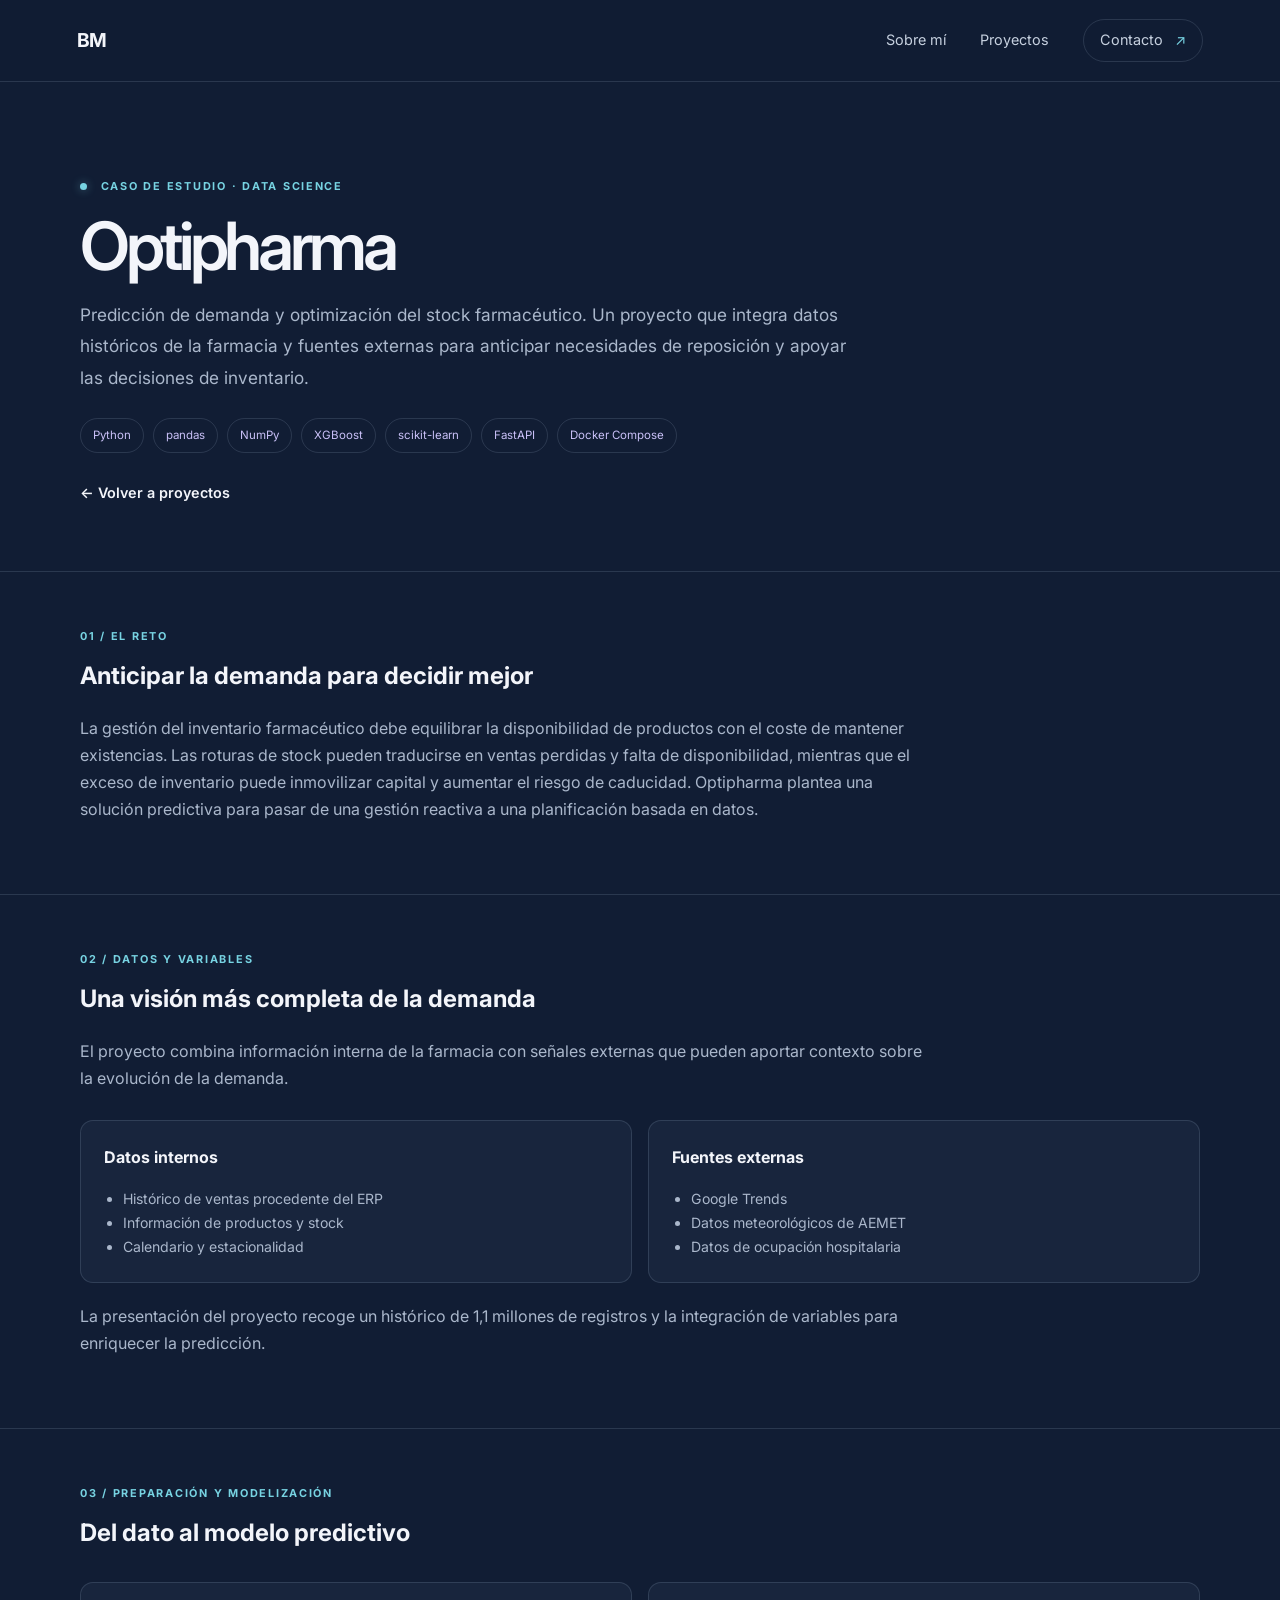
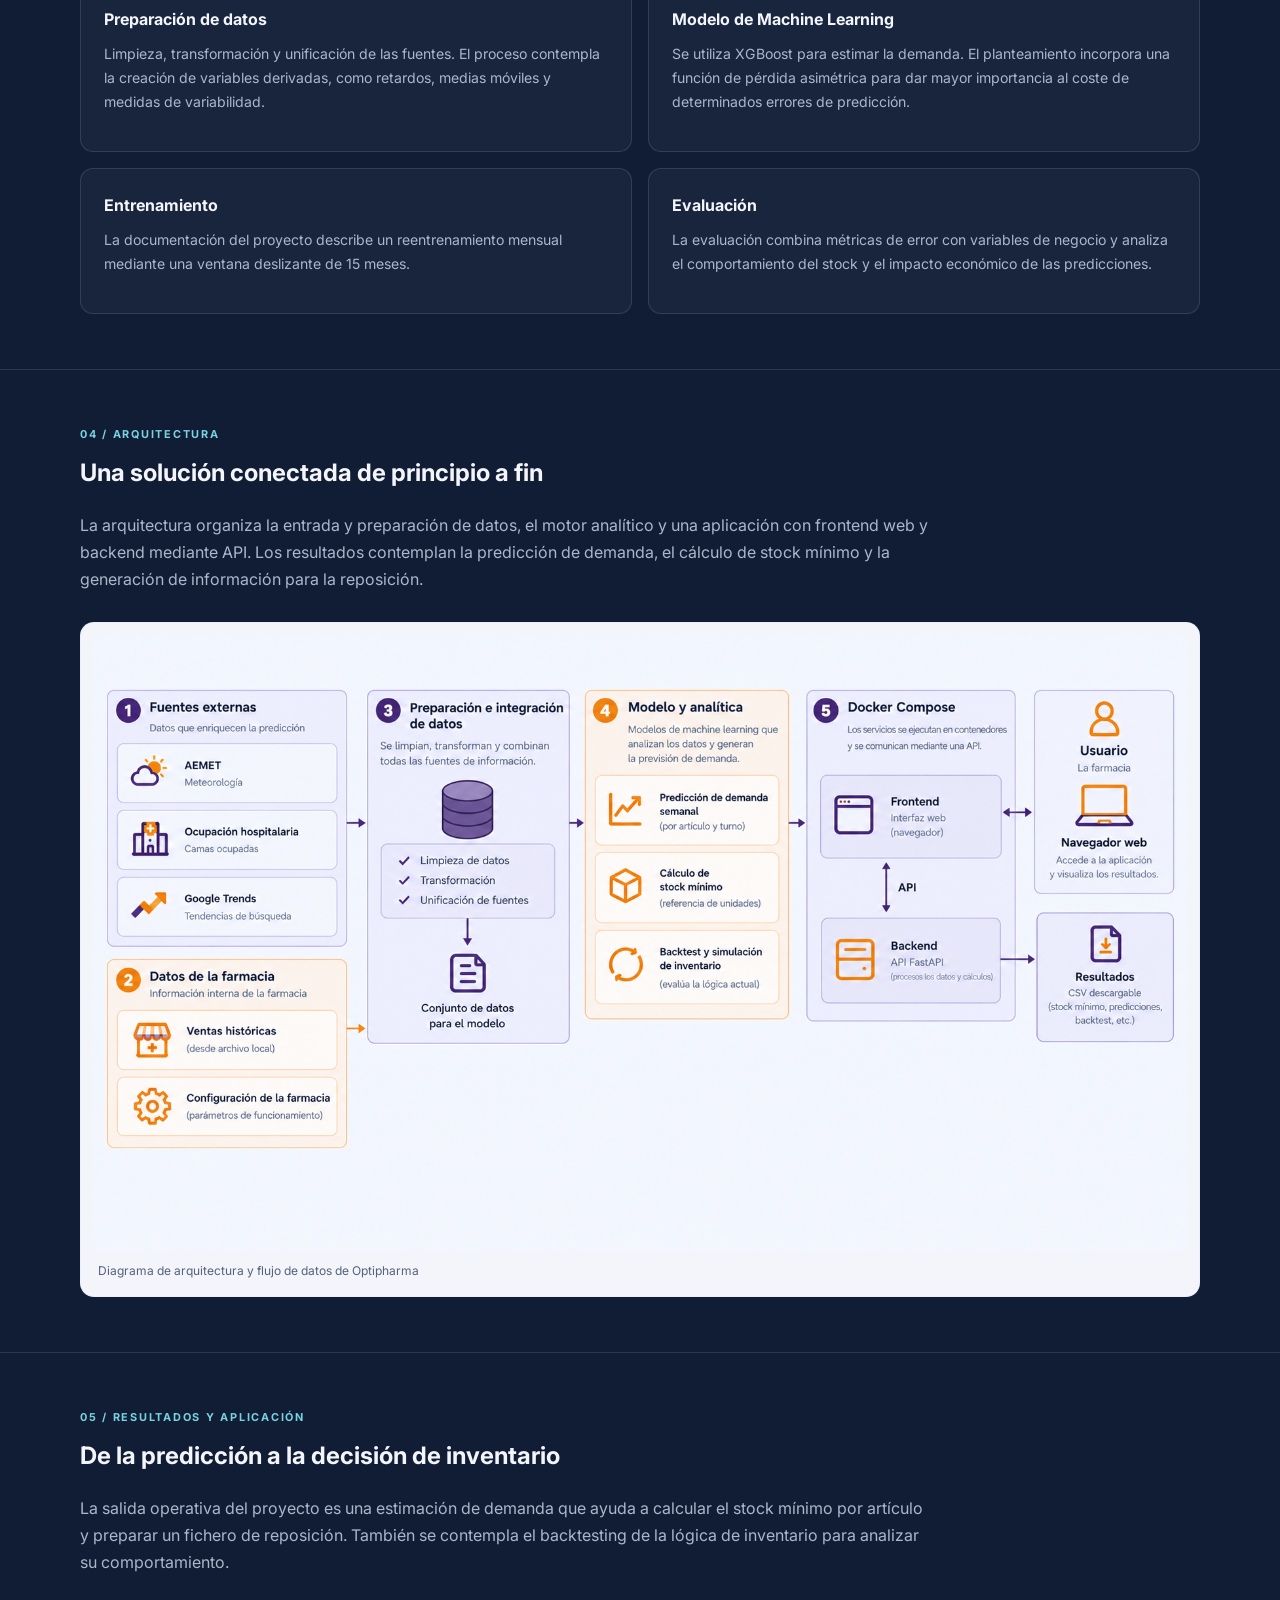
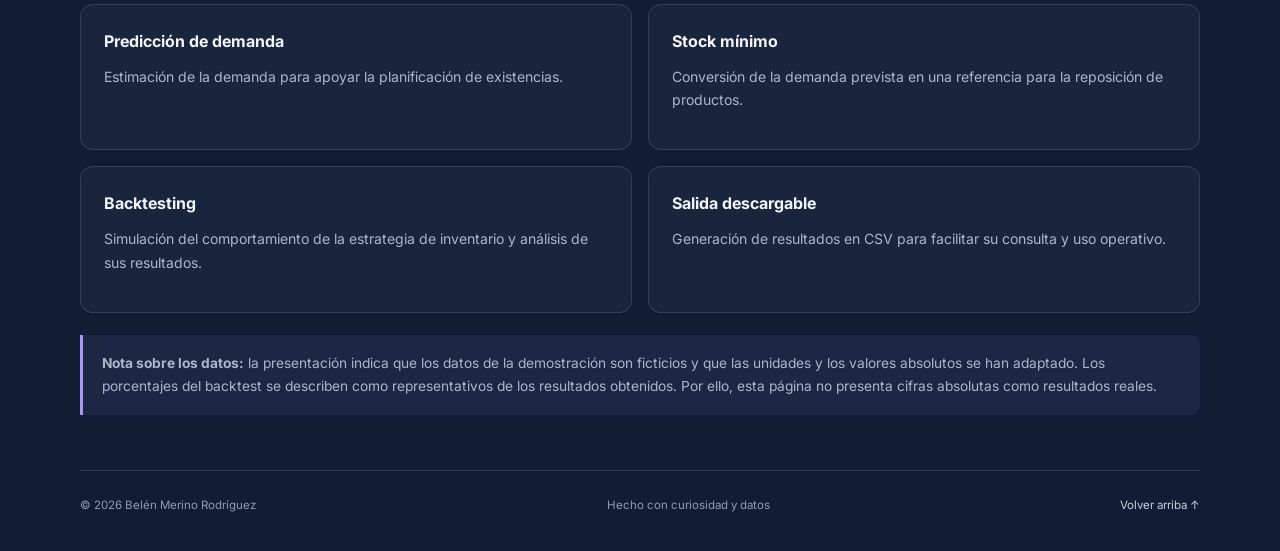
==== proyectos/optipharma/index.html @ 5f1c7839 "Add files via upload" ====
<!doctype html>
<html lang="es">
<head>
  <meta charset="utf-8">
  <meta name="viewport" content="width=device-width, initial-scale=1">
  <meta name="description" content="Optipharma: proyecto de Data Science para la predicción de demanda y optimización del stock farmacéutico.">
  <meta name="theme-color" content="#111d34">
  <title>Optipharma | Belén Merino Rodríguez</title>
  <link rel="preconnect" href="https://fonts.googleapis.com">
  <link rel="preconnect" href="https://fonts.gstatic.com" crossorigin>
  <link href="https://fonts.googleapis.com/css2?family=Inter:wght@400;500;600;700&display=swap" rel="stylesheet">
  <link rel="stylesheet" href="../../styles.css">
  <style>
    .case-hero { padding:95px 0 65px; }
    .case-hero h1 { max-width:900px; margin:16px 0; }
    .case-lead { max-width:780px; color:var(--muted); font-size:1.08rem; line-height:1.8; }
    .case-meta { display:flex; flex-wrap:wrap; gap:9px; margin-top:25px; }
    .case-meta span { border:1px solid var(--line); border-radius:99px; padding:7px 12px; color:#c9c0f7; font-size:.72rem; }
    .case-section { padding:55px 0; border-top:1px solid var(--line); }
    .case-section h2 { margin:10px 0 18px; }
    .case-copy { max-width:850px; color:var(--muted); }
    .case-grid { display:grid; grid-template-columns:repeat(2,minmax(0,1fr)); gap:16px; margin-top:28px; }
    .case-card { padding:23px; border:1px solid var(--line); border-radius:13px; background:rgba(34,49,75,.45); }
    .case-card h3 { margin:0 0 9px; font-size:1rem; }
    .case-card p, .case-card li { color:var(--muted); font-size:.88rem; }
    .case-card ul { padding-left:19px; margin-bottom:0; }
    .architecture { margin:28px 0 0; padding:12px; border:1px solid var(--line); border-radius:14px; background:#f3f5fa; }
    .architecture img { width:100%; height:auto; display:block; border-radius:7px; }
    .architecture figcaption { color:#53627c; font-size:.75rem; padding:10px 5px 2px; }
    .notice { margin-top:22px; padding:17px 19px; border-left:3px solid var(--violet); border-radius:0 9px 9px 0; background:rgba(170,150,244,.08); color:var(--muted); font-size:.86rem; }
    .case-back { display:inline-block; margin-top:28px; }
    @media(max-width:700px){ .case-hero{padding:65px 0 45px}.case-grid{grid-template-columns:1fr}.case-section{padding:42px 0} }
  </style>
</head>
<body>
  <header class="site-header">
    <a class="brand" href="../../index.html#inicio" aria-label="Ir al inicio">BM</a>
    <button class="menu-toggle" aria-label="Abrir menú" aria-expanded="false">☰</button>
    <nav class="nav" aria-label="Navegación principal">
      <a href="../../index.html#sobre-mi">Sobre mí</a>
      <a href="../../index.html#proyectos">Proyectos</a>
      <a class="nav-cta" href="../../index.html#contacto">Contacto <span aria-hidden="true">↗</span></a>
    </nav>
  </header>
  <main>
    <section class="case-hero section-wrap">
      <p class="eyebrow"><span class="status-dot"></span> CASO DE ESTUDIO · DATA SCIENCE</p>
      <h1>Optipharma</h1>
      <p class="case-lead">Predicción de demanda y optimización del stock farmacéutico. Un proyecto que integra datos históricos de la farmacia y fuentes externas para anticipar necesidades de reposición y apoyar las decisiones de inventario.</p>
      <div class="case-meta"><span>Python</span><span>pandas</span><span>NumPy</span><span>XGBoost</span><span>scikit-learn</span><span>FastAPI</span><span>Docker Compose</span></div>
      <a class="text-link case-back" href="../../index.html#proyectos">← Volver a proyectos</a>
    </section>

    <section class="case-section">
      <div class="section-wrap">
        <div class="section-kicker">01 / EL RETO</div>
        <h2>Anticipar la demanda para decidir mejor</h2>
        <p class="case-copy">La gestión del inventario farmacéutico debe equilibrar la disponibilidad de productos con el coste de mantener existencias. Las roturas de stock pueden traducirse en ventas perdidas y falta de disponibilidad, mientras que el exceso de inventario puede inmovilizar capital y aumentar el riesgo de caducidad. Optipharma plantea una solución predictiva para pasar de una gestión reactiva a una planificación basada en datos.</p>
      </div>
    </section>

    <section class="case-section">
      <div class="section-wrap">
        <div class="section-kicker">02 / DATOS Y VARIABLES</div>
        <h2>Una visión más completa de la demanda</h2>
        <p class="case-copy">El proyecto combina información interna de la farmacia con señales externas que pueden aportar contexto sobre la evolución de la demanda.</p>
        <div class="case-grid">
          <article class="case-card"><h3>Datos internos</h3><ul><li>Histórico de ventas procedente del ERP</li><li>Información de productos y stock</li><li>Calendario y estacionalidad</li></ul></article>
          <article class="case-card"><h3>Fuentes externas</h3><ul><li>Google Trends</li><li>Datos meteorológicos de AEMET</li><li>Datos de ocupación hospitalaria</li></ul></article>
        </div>
        <p class="case-copy" style="margin-top:20px">La presentación del proyecto recoge un histórico de 1,1 millones de registros y la integración de variables para enriquecer la predicción.</p>
      </div>
    </section>

    <section class="case-section">
      <div class="section-wrap">
        <div class="section-kicker">03 / PREPARACIÓN Y MODELIZACIÓN</div>
        <h2>Del dato al modelo predictivo</h2>
        <div class="case-grid">
          <article class="case-card"><h3>Preparación de datos</h3><p>Limpieza, transformación y unificación de las fuentes. El proceso contempla la creación de variables derivadas, como retardos, medias móviles y medidas de variabilidad.</p></article>
          <article class="case-card"><h3>Modelo de Machine Learning</h3><p>Se utiliza XGBoost para estimar la demanda. El planteamiento incorpora una función de pérdida asimétrica para dar mayor importancia al coste de determinados errores de predicción.</p></article>
          <article class="case-card"><h3>Entrenamiento</h3><p>La documentación del proyecto describe un reentrenamiento mensual mediante una ventana deslizante de 15 meses.</p></article>
          <article class="case-card"><h3>Evaluación</h3><p>La evaluación combina métricas de error con variables de negocio y analiza el comportamiento del stock y el impacto económico de las predicciones.</p></article>
        </div>
      </div>
    </section>

    <section class="case-section">
      <div class="section-wrap">
        <div class="section-kicker">04 / ARQUITECTURA</div>
        <h2>Una solución conectada de principio a fin</h2>
        <p class="case-copy">La arquitectura organiza la entrada y preparación de datos, el motor analítico y una aplicación con frontend web y backend mediante API. Los resultados contemplan la predicción de demanda, el cálculo de stock mínimo y la generación de información para la reposición.</p>
        <figure class="architecture">
          <img src="../../assets/optipharma-arquitectura.png" alt="Diagrama de flujo de Optipharma con fuentes externas e internas, preparación de datos, modelo predictivo, Docker Compose, frontend, backend y resultados">
          <figcaption>Diagrama de arquitectura y flujo de datos de Optipharma</figcaption>
        </figure>
      </div>
    </section>

    <section class="case-section">
      <div class="section-wrap">
        <div class="section-kicker">05 / RESULTADOS Y APLICACIÓN</div>
        <h2>De la predicción a la decisión de inventario</h2>
        <p class="case-copy">La salida operativa del proyecto es una estimación de demanda que ayuda a calcular el stock mínimo por artículo y preparar un fichero de reposición. También se contempla el backtesting de la lógica de inventario para analizar su comportamiento.</p>
        <div class="case-grid">
          <article class="case-card"><h3>Predicción de demanda</h3><p>Estimación de la demanda para apoyar la planificación de existencias.</p></article>
          <article class="case-card"><h3>Stock mínimo</h3><p>Conversión de la demanda prevista en una referencia para la reposición de productos.</p></article>
          <article class="case-card"><h3>Backtesting</h3><p>Simulación del comportamiento de la estrategia de inventario y análisis de sus resultados.</p></article>
          <article class="case-card"><h3>Salida descargable</h3><p>Generación de resultados en CSV para facilitar su consulta y uso operativo.</p></article>
        </div>
        <div class="notice"><strong>Nota sobre los datos:</strong> la presentación indica que los datos de la demostración son ficticios y que las unidades y los valores absolutos se han adaptado. Los porcentajes del backtest se describen como representativos de los resultados obtenidos. Por ello, esta página no presenta cifras absolutas como resultados reales.</div>
      </div>
    </section>
  </main>
  <footer class="footer section-wrap">
    <span>© <span id="year"></span> Belén Merino Rodríguez</span>
    <span>Hecho con curiosidad y datos</span>
    <a href="#top" onclick="window.scrollTo({top:0,behavior:'smooth'});return false;">Volver arriba ↑</a>
  </footer>
  <script src="../../script.js"></script>
</body>
</html>
---- styles.css ----
:root {
  --bg: #111d34;
  --bg-deep: #0d172b;
  --panel: #1b2b49;
  --panel-soft: #243657;
  --text: #f3f5fa;
  --muted: #aab7cb;
  --violet: #aa96f4;
  --cyan: #77d3e2;
  --line: rgba(190, 205, 230, .15);
  --font: 'Inter', sans-serif;
}
* { box-sizing: border-box; }
html { scroll-behavior: smooth; }
body { margin: 0; background: var(--bg); color: var(--text); font-family: var(--font); line-height: 1.7; overflow-x: hidden; }
a { color: inherit; text-decoration: none; }
.site-header { height: 82px; display:flex; align-items:center; justify-content:space-between; padding:0 max(6vw,24px); border-bottom:1px solid var(--line); position:relative; z-index:5; background:rgba(17,29,52,.9); backdrop-filter:blur(14px); }
.brand { font-size:1.2rem; font-weight:700; letter-spacing:-.06em; color:var(--text); }
.nav { display:flex; align-items:center; gap:34px; font-size:.9rem; color:#c6d0df; }
.nav a { transition:color .2s ease; }
.nav a:hover,.text-link:hover { color:var(--cyan); }
.nav-cta { border:1px solid var(--line); padding:8px 16px; border-radius:30px; }
.nav-cta span { color:var(--cyan); margin-left:8px; }
.menu-toggle { display:none; background:none; border:0; color:white; font-size:1.4rem; cursor:pointer; }
.section-wrap { width:min(1120px,88vw); margin-inline:auto; }
.hero { min-height:690px; display:grid; grid-template-columns:1.05fr .95fr; align-items:center; position:relative; padding-top:50px; padding-bottom:105px; isolation:isolate; }
.hero-copy { position:relative; z-index:2; }
.eyebrow,.section-kicker,.project-number { font-size:.68rem; letter-spacing:.16em; font-weight:700; color:var(--cyan); }
.status-dot { display:inline-block; width:7px; height:7px; border-radius:50%; background:var(--cyan); margin-right:9px; box-shadow:0 0 10px rgba(119,211,226,.45); }
h1,h2,h3,p { margin-top:0; }
h1 { font-size:clamp(2.7rem,5.2vw,5.1rem); line-height:1.08; letter-spacing:-.065em; font-weight:600; max-width:760px; margin:22px 0; }
.hero-subtitle { font-size:1.25rem; font-weight:500; color:#d7ddeb; margin-bottom:14px; }
.hero-text { max-width:470px; color:var(--muted); font-size:1rem; }
.hero-actions { display:flex; align-items:center; gap:28px; margin-top:32px; }
.button { display:inline-flex; align-items:center; gap:20px; padding:13px 19px; border-radius:7px; font-weight:600; font-size:.88rem; transition:transform .2s ease, box-shadow .2s ease; }
.button:hover { transform:translateY(-2px); box-shadow:0 8px 25px rgba(5,12,25,.25); }
.button-primary { background:linear-gradient(110deg,#8f7be3,#5e82c8); color:white; }
.text-link { font-size:.9rem; font-weight:600; transition:color .2s ease; }
.text-link span { color:var(--cyan); margin-left:8px; }
.hero-meta { display:flex; align-items:center; gap:13px; margin-top:60px; font-size:.61rem; letter-spacing:.14em; color:#8f9eb5; }
.hero-meta i { width:3px; height:3px; background:var(--violet); border-radius:50%; }
.hero-art { background-image:linear-gradient(90deg,rgba(17,29,52,.10),rgba(17,29,52,.22)),url('portada-abstracta.png'); background-size:cover; background-position:center; height:500px; position:relative; overflow:hidden; isolation:isolate; border-radius:48% 0 0 48%; background:radial-gradient(ellipse at 70% 48%,rgba(83,105,176,.16),transparent 58%); }
.art-glow { position:absolute; width:340px; height:340px; right:8%; top:18%; border-radius:50%; background:radial-gradient(circle,rgba(139,116,232,.22),rgba(61,154,190,.09) 48%,transparent 72%); filter:blur(18px); }
.art-orbit { position:absolute; border:1px solid rgba(150,174,237,.23); border-radius:50%; transform:rotate(-24deg); }
.orbit-one { width:440px; height:230px; top:25%; left:3%; }
.orbit-two { width:340px; height:420px; top:7%; left:18%; transform:rotate(52deg); border-color:rgba(119,211,226,.2); }
.art-glass { position:absolute; border-radius:48% 52% 40% 60% / 55% 40% 60% 45%; transform:rotate(-28deg); filter:drop-shadow(0 14px 25px rgba(5,12,35,.22)); }
.glass-one { width:390px; height:135px; right:-4%; top:28%; background:linear-gradient(130deg,rgba(110,198,231,.06),rgba(130,115,226,.28) 40%,rgba(111,219,230,.19) 75%,rgba(255,255,255,.04)); border:1px solid rgba(189,200,255,.38); box-shadow:inset 0 2px 18px rgba(221,228,255,.12),0 0 45px rgba(127,116,226,.12); }
.glass-two { width:430px; height:150px; left:1%; bottom:17%; transform:rotate(18deg); background:linear-gradient(120deg,rgba(82,164,207,.05),rgba(101,135,213,.2) 35%,rgba(161,130,235,.24) 70%,rgba(119,211,226,.08)); border:1px solid rgba(154,203,237,.35); box-shadow:inset 0 1px 18px rgba(221,228,255,.1); }
.art-particles { position:absolute; inset:7% 2%; opacity:.65; background-image:radial-gradient(circle,rgba(126,207,241,.95) 1px,transparent 1.8px),radial-gradient(circle,rgba(174,151,245,.9) 1px,transparent 1.8px); background-size:51px 47px,73px 69px; background-position:8px 4px,22px 16px; mask-image:radial-gradient(ellipse at 60% 50%,#000 5%,transparent 72%); }
.art-caption { position:absolute; bottom:28px; right:20px; color:#9aaac4; font-size:.68rem; letter-spacing:.08em; }
.scroll-cue { position:absolute; bottom:32px; left:0; display:flex; align-items:center; gap:12px; color:#8292aa; font-size:.58rem; letter-spacing:.16em; }
.scroll-cue span { height:30px; width:1px; background:linear-gradient(var(--violet),transparent); }
.intro { padding:110px 0; border-top:1px solid var(--line); display:grid; grid-template-columns:.65fr 1.35fr; gap:50px; }
.intro-content h2,.section-heading h2,.contact h2 { font-size:clamp(2rem,4vw,3.4rem); line-height:1.15; letter-spacing:-.055em; font-weight:500; margin:0 0 24px; }
.intro-content h2 em { font-style:normal; color:#aab8d0; }
.intro-content p:not(.eyebrow) { max-width:660px; color:var(--muted); font-size:1.02rem; margin-bottom:18px; }
.intro-content .text-link { display:inline-block; margin-top:8px; }
.projects { padding:70px 0 110px; }
.section-heading { display:flex; justify-content:space-between; align-items:end; gap:30px; margin-bottom:38px; }
.section-heading h2 { margin:13px 0 0; }
.section-heading>p { max-width:390px; color:var(--muted); font-size:.9rem; margin-bottom:5px; }
.project-placeholder { display:grid; grid-template-columns:1fr 1fr; overflow:hidden; border:1px solid var(--line); border-radius:16px; background:rgba(34,49,75,.55); }
.project-visual { min-height:330px; position:relative; overflow:hidden; background:radial-gradient(circle at 60% 40%,#344b70,#1a2943 65%); }
.visual-grid { position:absolute; inset:0; background-image:linear-gradient(rgba(174,190,218,.08) 1px,transparent 1px),linear-gradient(90deg,rgba(174,190,218,.08) 1px,transparent 1px); background-size:35px 35px; mask-image:linear-gradient(90deg,transparent,#000); }
.visual-chart { position:absolute; left:13%; right:12%; bottom:20%; height:45%; display:flex; align-items:end; gap:5%; border-bottom:1px solid rgba(190,205,230,.35); }
.visual-chart span { flex:1; height:35%; background:linear-gradient(#9d8ae9,#5f8fb7); border-radius:5px 5px 0 0; opacity:.85; }
.visual-chart span:nth-child(2){height:55%}.visual-chart span:nth-child(3){height:43%}.visual-chart span:nth-child(4){height:75%}.visual-chart span:nth-child(5){height:61%}.visual-chart span:nth-child(6){height:88%}.visual-chart span:nth-child(7){height:100%}
.visual-orb { position:absolute; width:130px; height:130px; right:18%; top:12%; border:1px solid rgba(180,166,255,.65); border-radius:50%; box-shadow:0 0 45px rgba(144,123,232,.2),inset 0 0 35px rgba(144,123,232,.12); }
.project-info { padding:45px; align-self:center; }
.project-number { font-size:.6rem; }
.project-info h3 { font-size:1.8rem; letter-spacing:-.04em; font-weight:600; margin:18px 0 12px; }
.project-info p { color:var(--muted); font-size:.9rem; }
.project-note { font-size:.58rem; letter-spacing:.15em; color:var(--violet); }
.contact { padding:65px 0 100px; border-top:1px solid var(--line); }
.contact-panel { margin-top:25px; padding:45px; background:linear-gradient(110deg,#263958,#26314e 65%,#342f5c); border:1px solid var(--line); border-radius:16px; display:flex; align-items:center; justify-content:space-between; }
.contact h2 { margin-bottom:12px; }
.contact-panel p { color:var(--muted); margin:0; max-width:500px; }
.contact-mark { font-size:3rem; font-weight:700; letter-spacing:-.1em; color:#dce3f0; }
.footer { padding:25px 0 35px; border-top:1px solid var(--line); display:flex; justify-content:space-between; color:#8e9db4; font-size:.72rem; }
.footer a { color:#c5d0df; }
@media (prefers-reduced-motion: reduce) { html{scroll-behavior:auto} *,*::before,*::after{animation-duration:.01ms!important;transition-duration:.01ms!important} }
@media (max-width:800px) {
  .hero { grid-template-columns:1fr; padding-top:75px; min-height:auto; }
  .hero-art { height:370px; margin-top:12px; }
  .hero-copy { z-index:1; }
  .intro { grid-template-columns:1fr; gap:25px; padding:80px 0; }
  .project-placeholder { grid-template-columns:1fr; }
  .project-visual { min-height:270px; }
  .section-heading { align-items:start; flex-direction:column; gap:12px; }
  .scroll-cue { bottom:15px; }
}
@media (max-width:560px) {
  .site-header { height:70px; }
  .menu-toggle { display:block; }
  .nav { display:none; position:absolute; top:69px; left:0; right:0; padding:20px 6vw; background:#172640; border-bottom:1px solid var(--line); flex-direction:column; align-items:start; gap:18px; }
  .nav.open { display:flex; }
  .hero { padding-top:58px; }
  h1 { font-size:clamp(2.45rem,11vw,3.5rem); max-width:100%; }
  .hero-art { height:290px; margin-inline:-20px; }
  .hero-meta { gap:8px; font-size:.5rem; flex-wrap:wrap; }
  .glass-one { width:300px; right:-15%; }
  .glass-two { width:330px; left:-12%; }
  .project-info { padding:28px 23px; }
  .contact-panel { padding:28px; gap:15px; }
  .contact-mark { font-size:2rem; }
  .footer { flex-wrap:wrap; gap:12px; }
  .footer span:nth-child(2) { display:none; }
}

/* Optipharma featured project */
.project-image-link { display:block; min-height:330px; position:relative; overflow:hidden; background:#e9edfa; }
.project-image-link img { width:100%; height:100%; min-height:330px; display:block; object-fit:cover; object-position:center; transition:transform .45s ease; }
.project-image-link:hover img { transform:scale(1.025); }
.project-image-label { position:absolute; right:18px; bottom:18px; padding:10px 13px; border:1px solid rgba(255,255,255,.35); border-radius:8px; background:rgba(17,29,52,.88); color:#f3f5fa; font-size:.62rem; letter-spacing:.08em; }
.project-tags { display:flex; flex-wrap:wrap; gap:8px; margin:20px 0 24px; }
.project-tags span { border:1px solid rgba(170,150,244,.32); border-radius:99px; padding:6px 10px; color:#c9c0f7; font-size:.68rem; }
.project-info .button { display:inline-flex; }
@media (max-width:800px) { .project-image-link, .project-image-link img { min-height:260px; } }
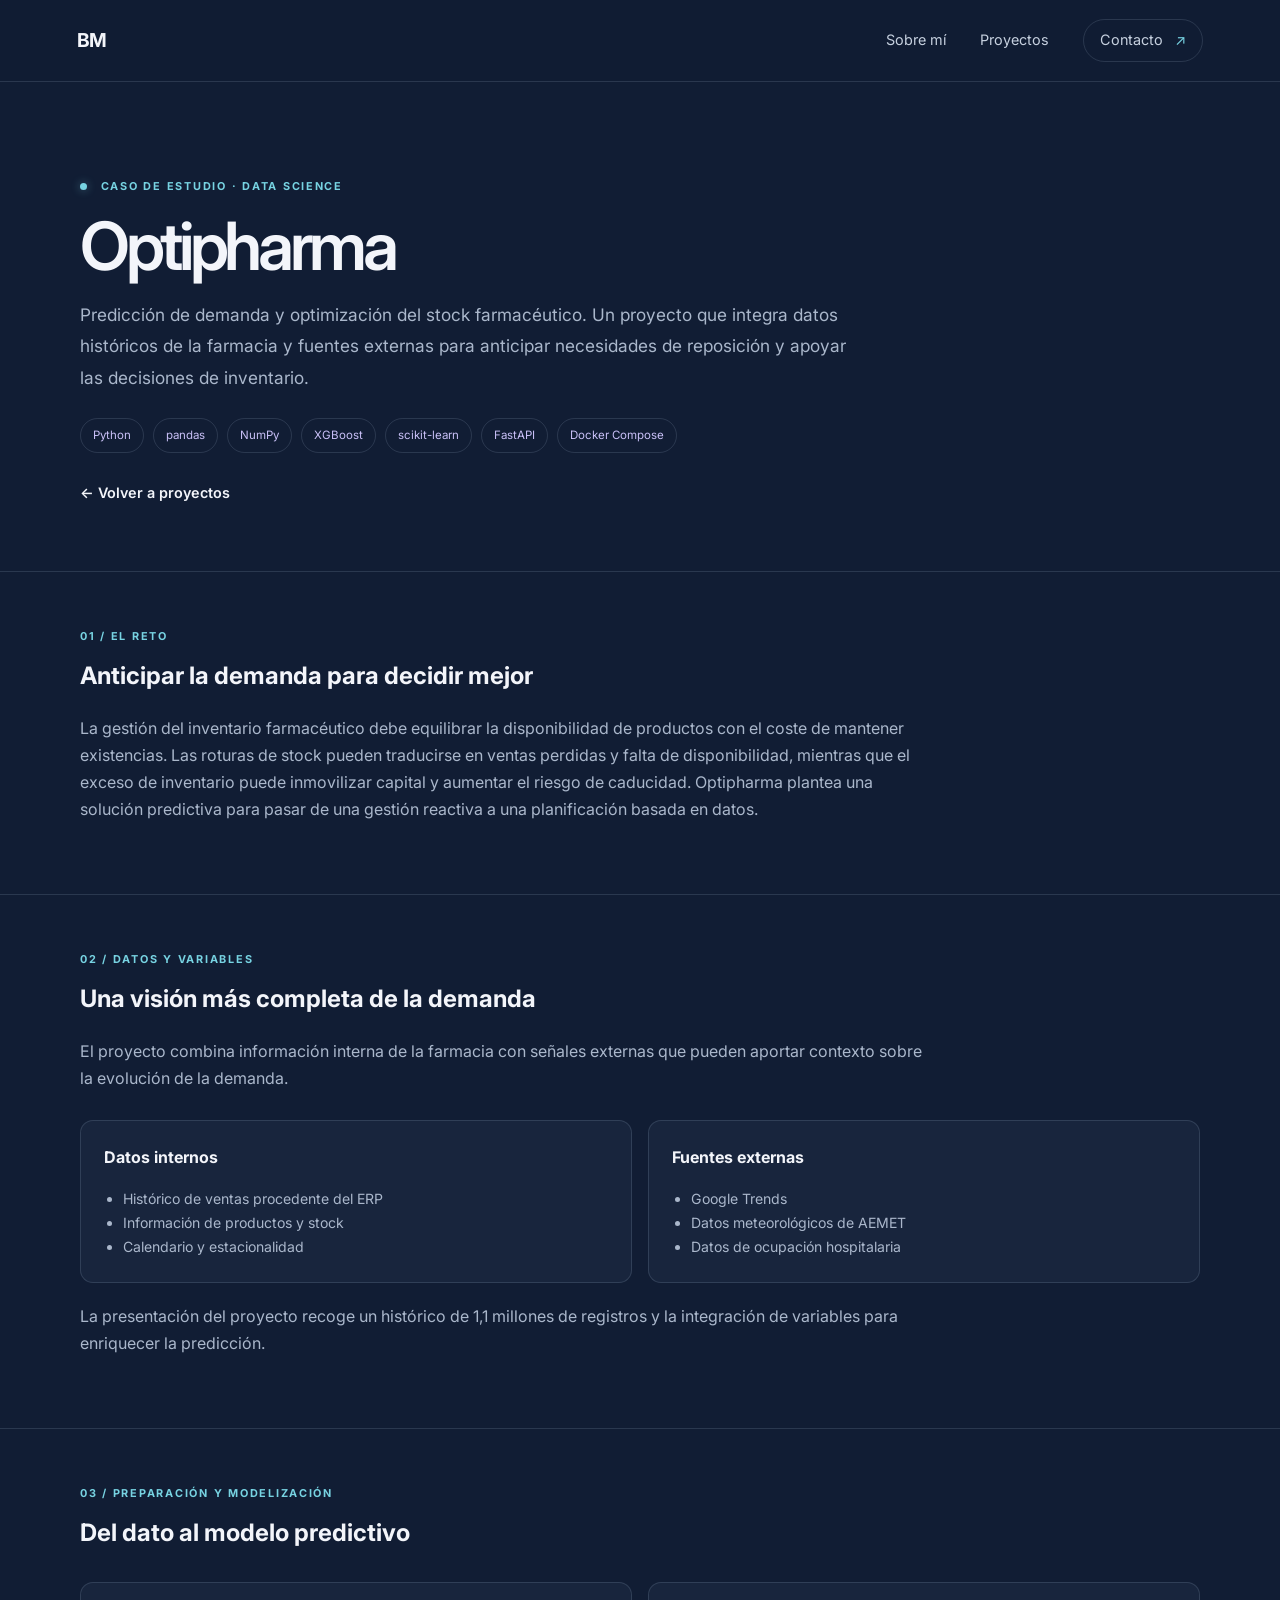
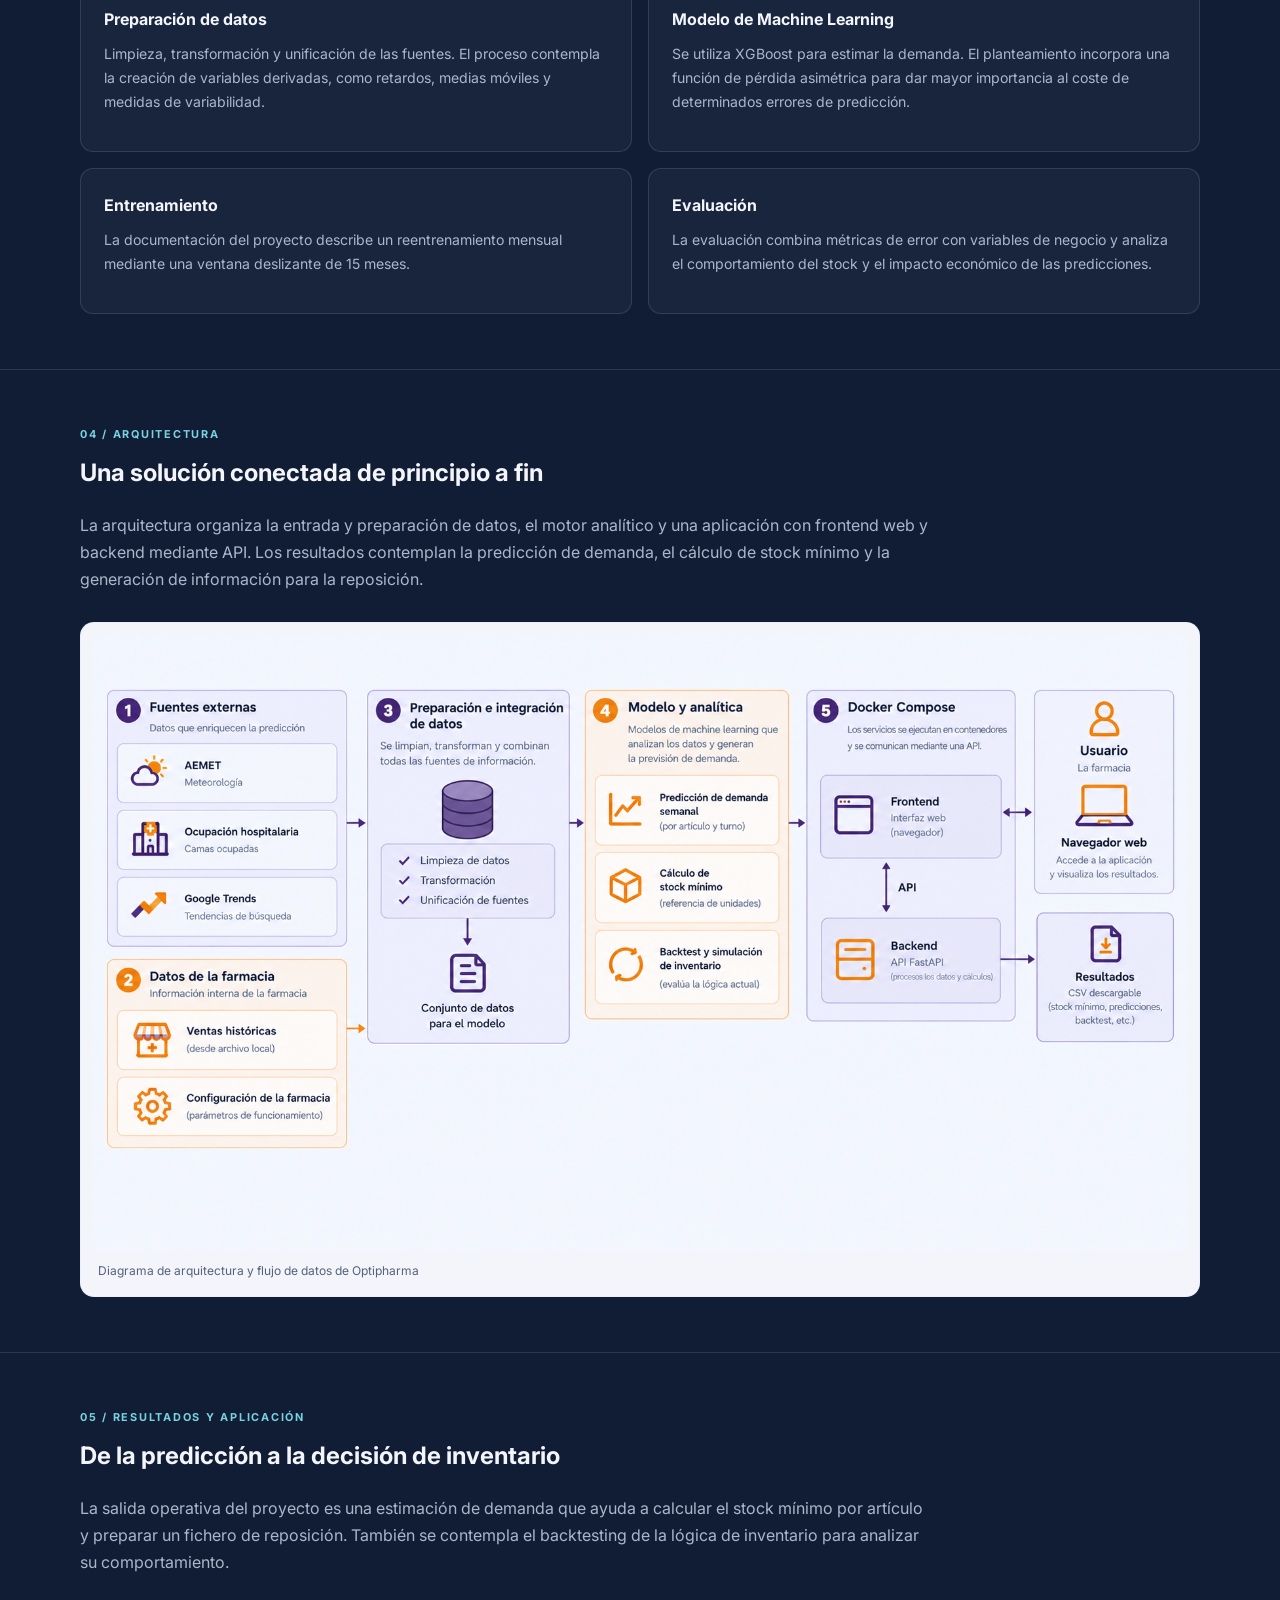
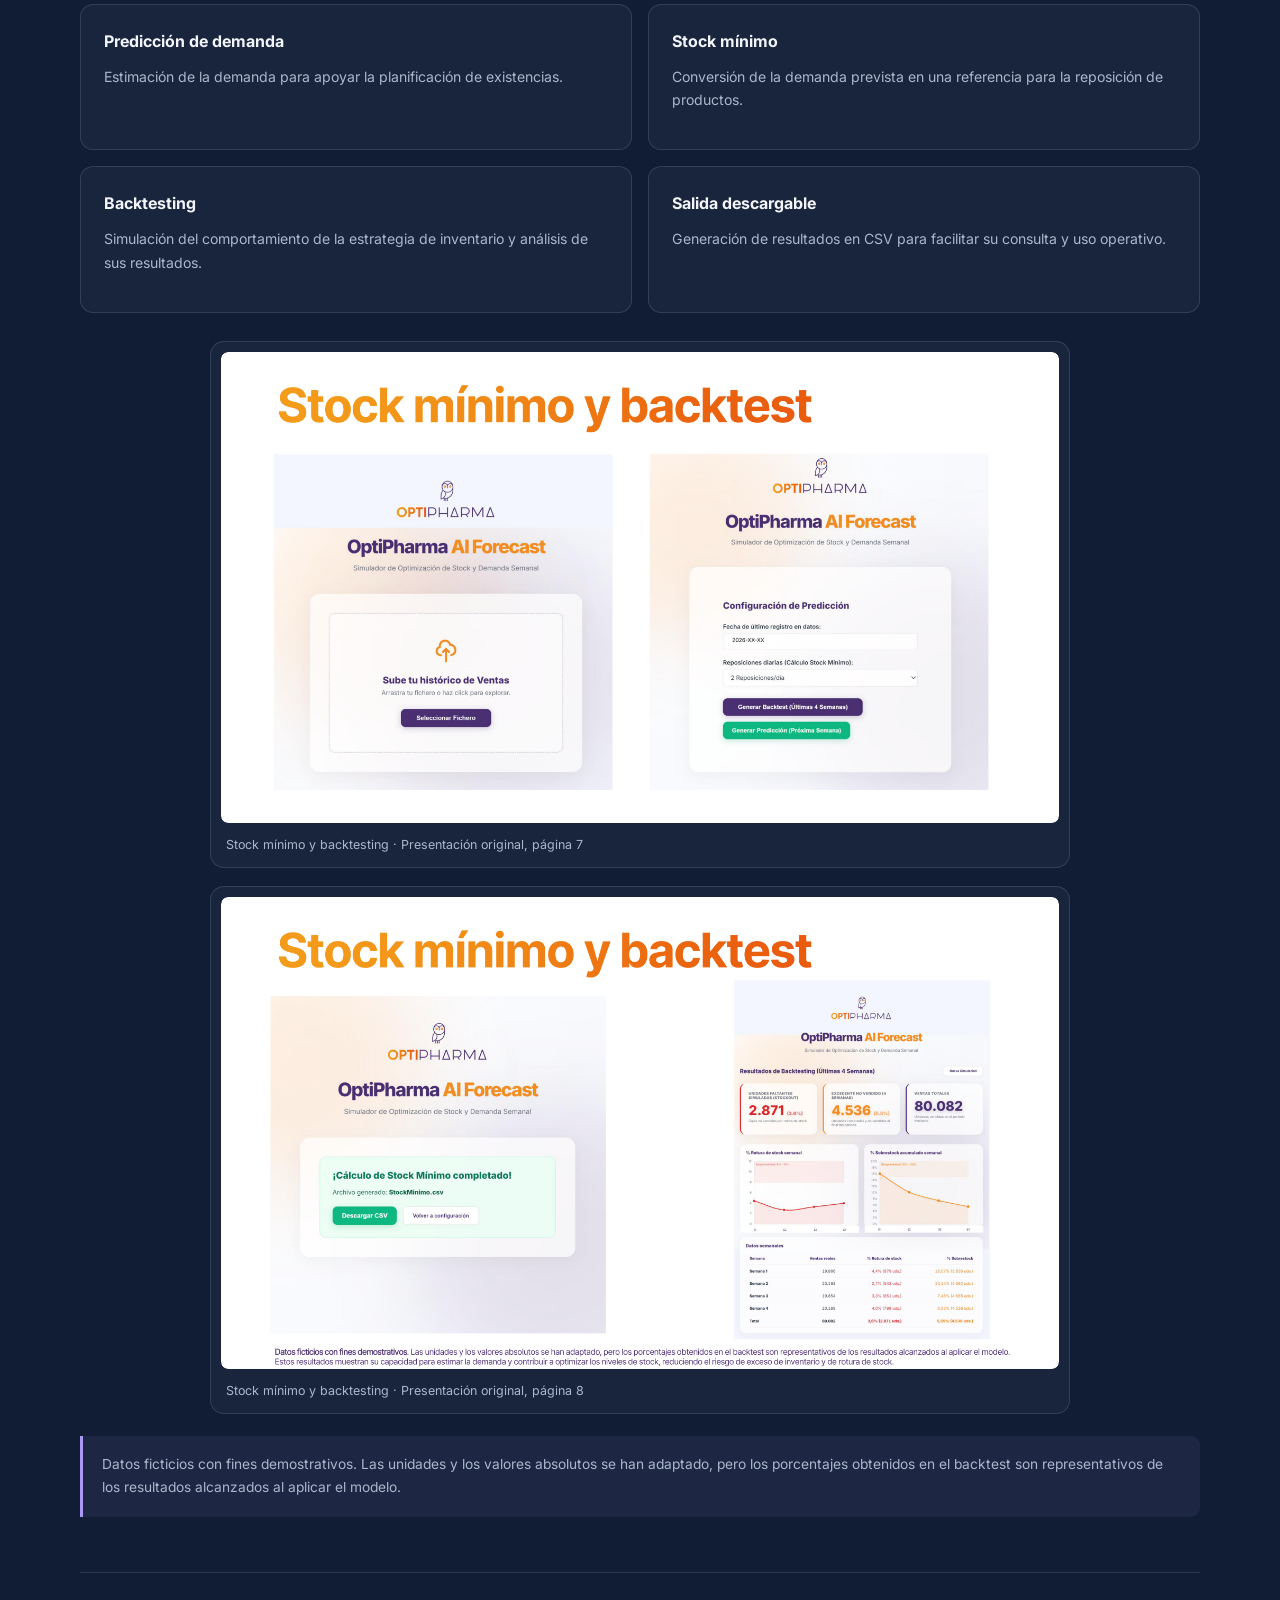
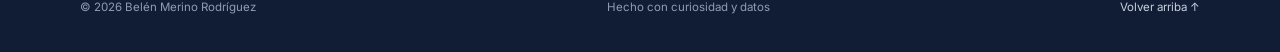
==== commit 57a2f5c0: "Add files via upload" ====
--- a/proyectos/optipharma/index.html
+++ b/proyectos/optipharma/index.html
@@ -27,6 +27,12 @@
     .architecture { margin:28px 0 0; padding:12px; border:1px solid var(--line); border-radius:14px; background:#f3f5fa; }
     .architecture img { width:100%; height:auto; display:block; border-radius:7px; }
     .architecture figcaption { color:#53627c; font-size:.75rem; padding:10px 5px 2px; }
+    .backtest-figures { display:grid; grid-template-columns:1fr; justify-items:center; gap:18px; margin-top:28px; }
+    .backtest-figure { width:100%; max-width:860px; margin:0 auto; padding:10px; border:1px solid var(--line); border-radius:14px; background:rgba(34,49,75,.45); }
+    .backtest-image-link { display:block; border-radius:7px; overflow:hidden; cursor:zoom-in; }
+    .backtest-image-link:focus-visible { outline:2px solid var(--cyan); outline-offset:4px; }
+    .backtest-figure img { display:block; width:100%; max-height:490px; height:auto; object-fit:contain; border-radius:7px; }
+    .backtest-figure figcaption { color:var(--muted); font-size:.78rem; padding:11px 5px 2px; }
     .notice { margin-top:22px; padding:17px 19px; border-left:3px solid var(--violet); border-radius:0 9px 9px 0; background:rgba(170,150,244,.08); color:var(--muted); font-size:.86rem; }
     .case-back { display:inline-block; margin-top:28px; }
     @media(max-width:700px){ .case-hero{padding:65px 0 45px}.case-grid{grid-template-columns:1fr}.case-section{padding:42px 0} }
@@ -108,7 +114,17 @@
           <article class="case-card"><h3>Backtesting</h3><p>Simulación del comportamiento de la estrategia de inventario y análisis de sus resultados.</p></article>
           <article class="case-card"><h3>Salida descargable</h3><p>Generación de resultados en CSV para facilitar su consulta y uso operativo.</p></article>
         </div>
-        <div class="notice"><strong>Nota sobre los datos:</strong> la presentación indica que los datos de la demostración son ficticios y que las unidades y los valores absolutos se han adaptado. Los porcentajes del backtest se describen como representativos de los resultados obtenidos. Por ello, esta página no presenta cifras absolutas como resultados reales.</div>
+        <div class="backtest-figures">
+          <figure class="backtest-figure">
+            <a class="backtest-image-link" href="backtesting-pagina-7.png" target="_blank" rel="noopener" aria-label="Abrir ampliada la página 7 del backtesting"><img src="backtesting-pagina-7.png" alt="Página original 7 de la presentación Optipharma: resultados de stock mínimo y backtesting"></a>
+            <figcaption>Stock mínimo y backtesting · Presentación original, página 7</figcaption>
+          </figure>
+          <figure class="backtest-figure">
+            <a class="backtest-image-link" href="backtesting-pagina-8.png" target="_blank" rel="noopener" aria-label="Abrir ampliada la página 8 del backtesting"><img src="backtesting-pagina-8.png" alt="Página original 8 de la presentación Optipharma: resultados de stock mínimo y backtesting"></a>
+            <figcaption>Stock mínimo y backtesting · Presentación original, página 8</figcaption>
+          </figure>
+        </div>
+        <div class="notice">Datos ficticios con fines demostrativos. Las unidades y los valores absolutos se han adaptado, pero los porcentajes obtenidos en el backtest son representativos de los resultados alcanzados al aplicar el modelo.</div>
       </div>
     </section>
   </main>
--- a/styles.css
+++ b/styles.css
@@ -110,7 +110,7 @@
 
 /* Optipharma featured project */
 .project-image-link { display:block; min-height:330px; position:relative; overflow:hidden; background:#e9edfa; }
-.project-image-link img { width:100%; height:100%; min-height:330px; display:block; object-fit:cover; object-position:center; transition:transform .45s ease; }
+.project-image-link img { position:absolute; inset:0; width:100%; height:100%; min-height:0; display:block; padding:14px; box-sizing:border-box; object-fit:contain; object-position:center; transition:transform .45s ease; }
 .project-image-link:hover img { transform:scale(1.025); }
 .project-image-label { position:absolute; right:18px; bottom:18px; padding:10px 13px; border:1px solid rgba(255,255,255,.35); border-radius:8px; background:rgba(17,29,52,.88); color:#f3f5fa; font-size:.62rem; letter-spacing:.08em; }
 .project-tags { display:flex; flex-wrap:wrap; gap:8px; margin:20px 0 24px; }
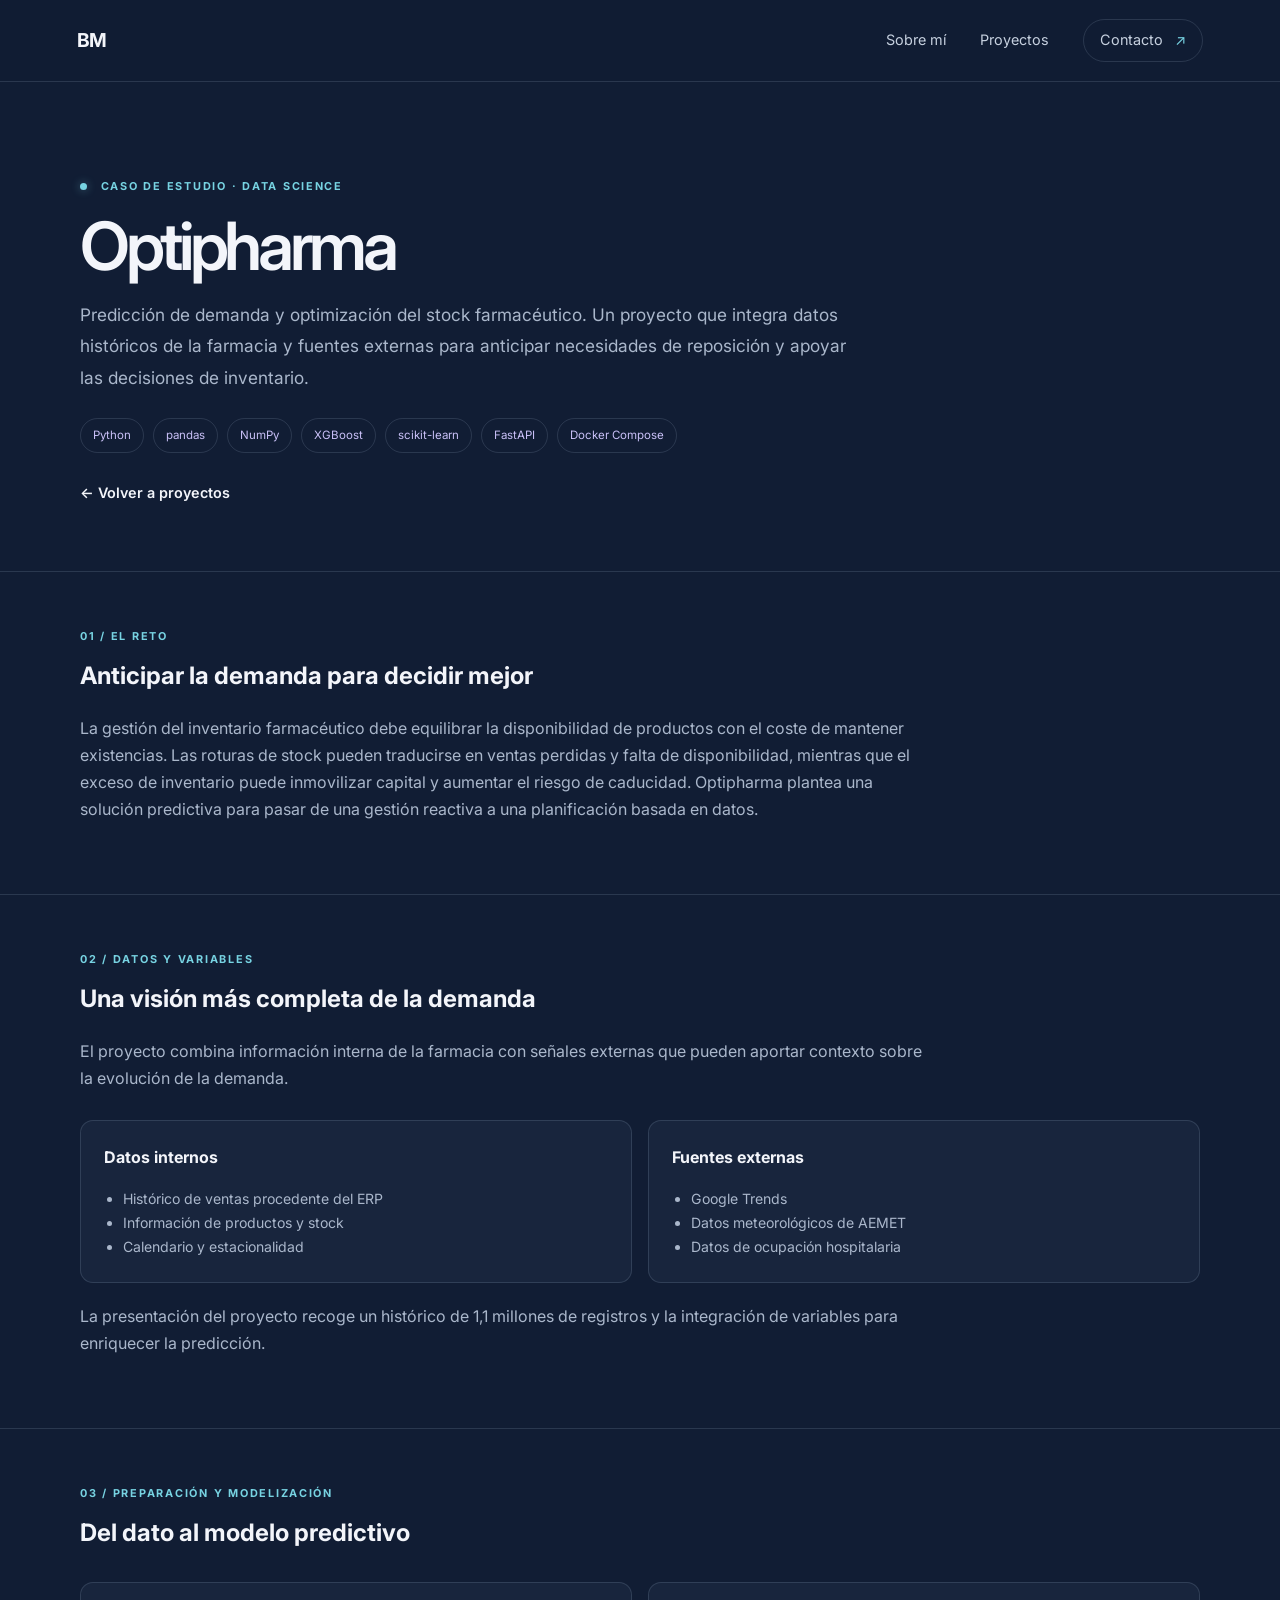
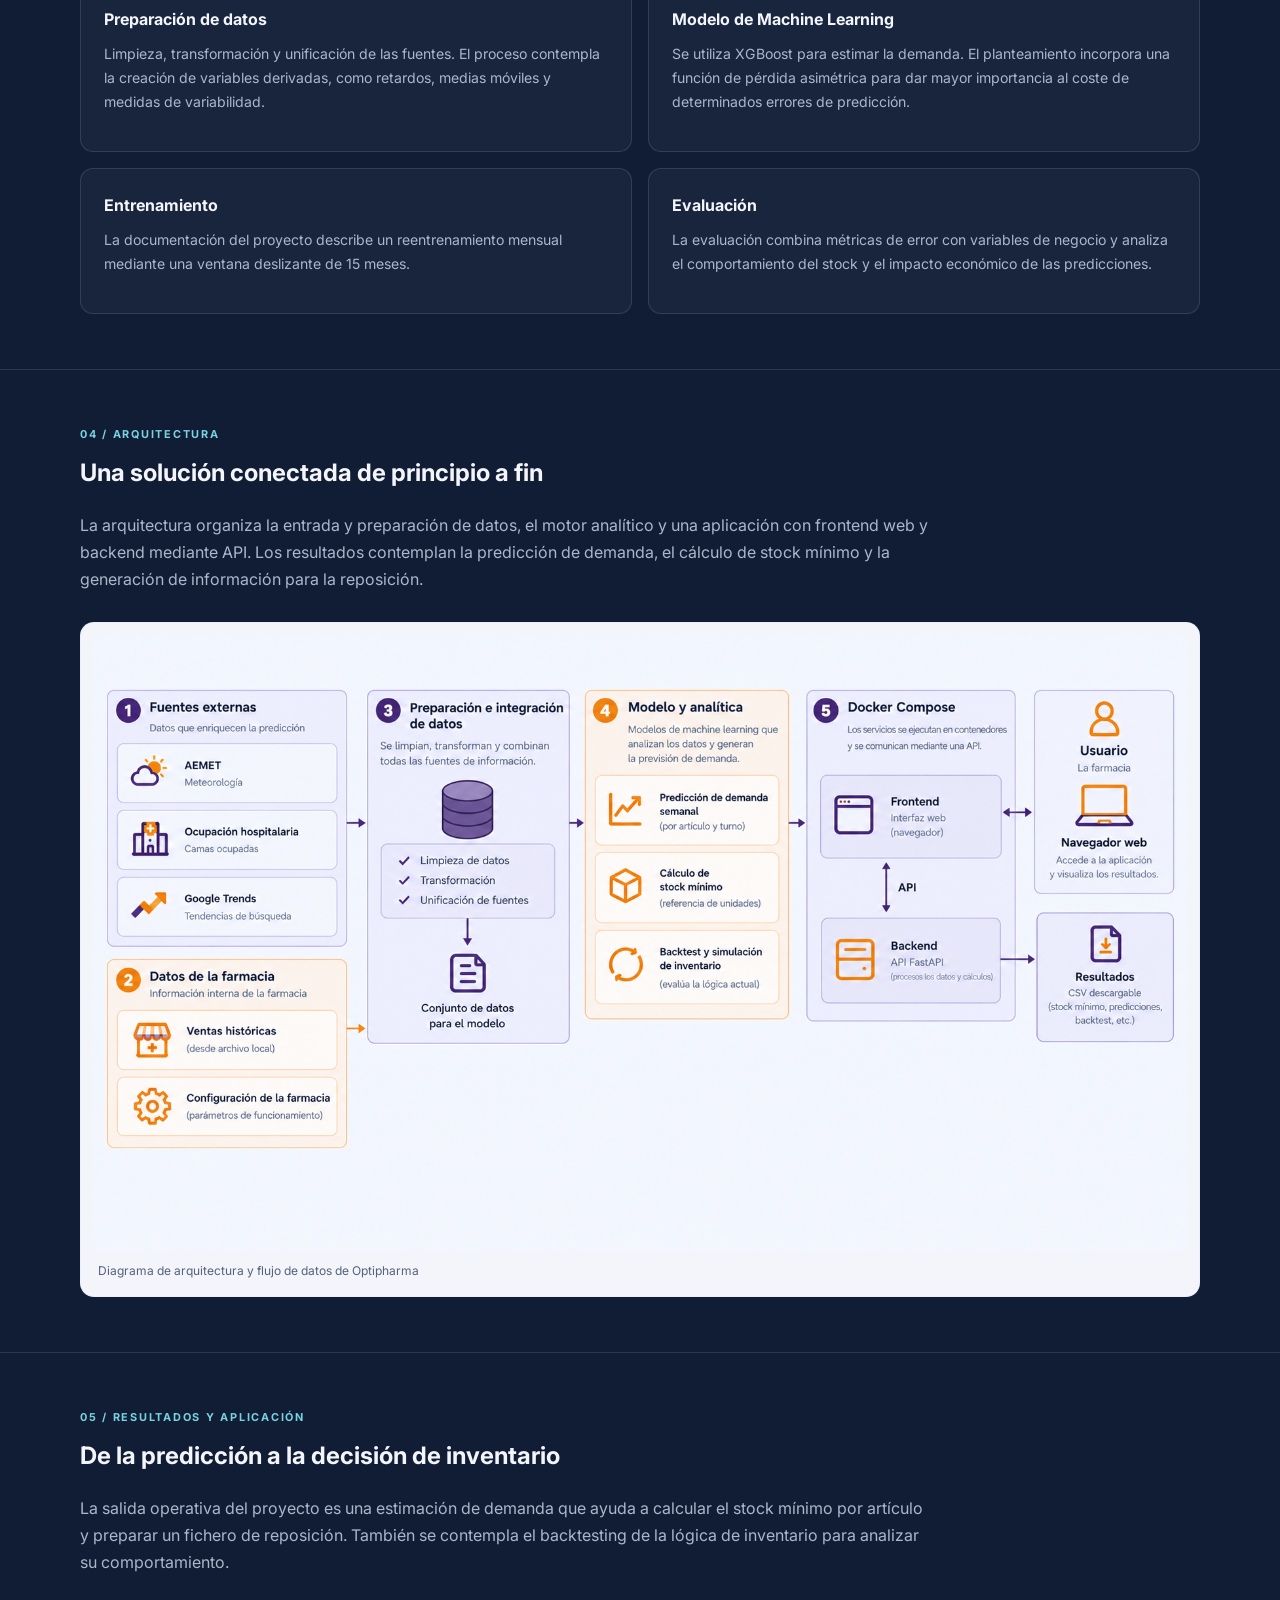
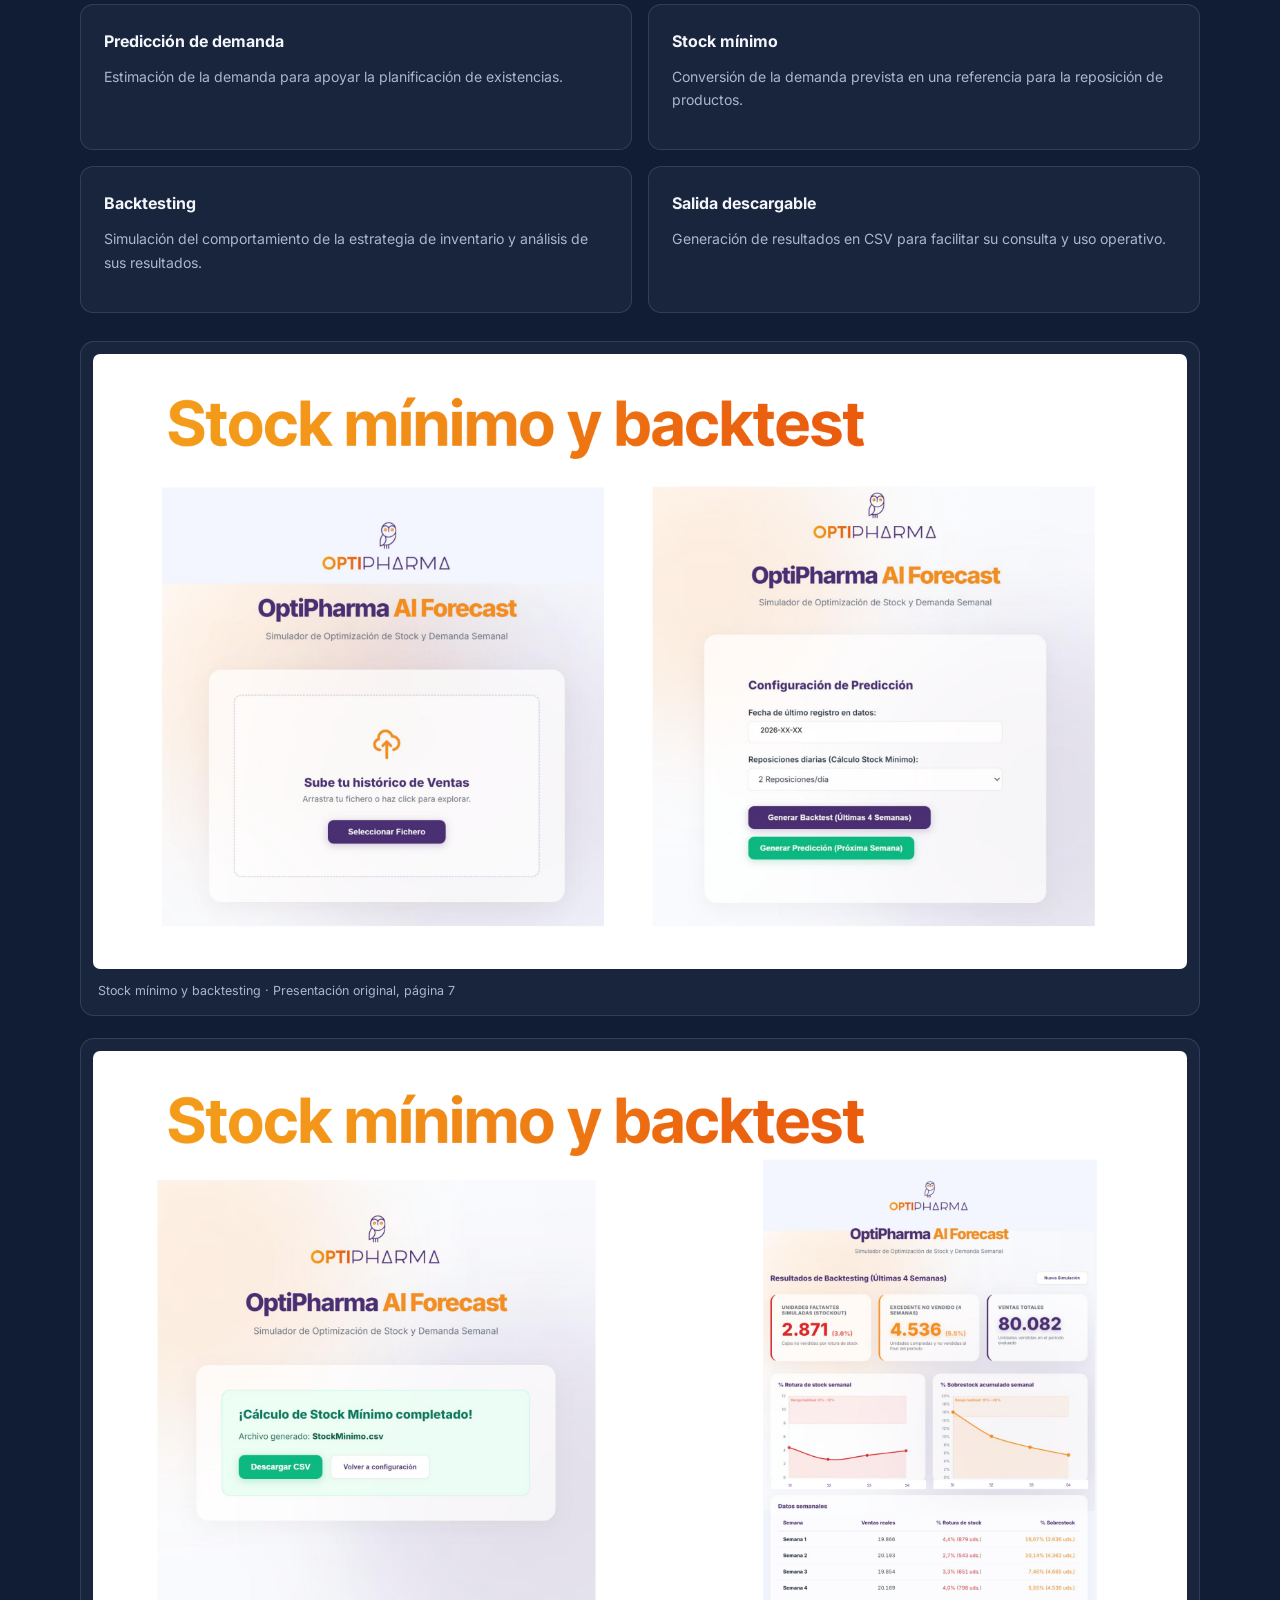
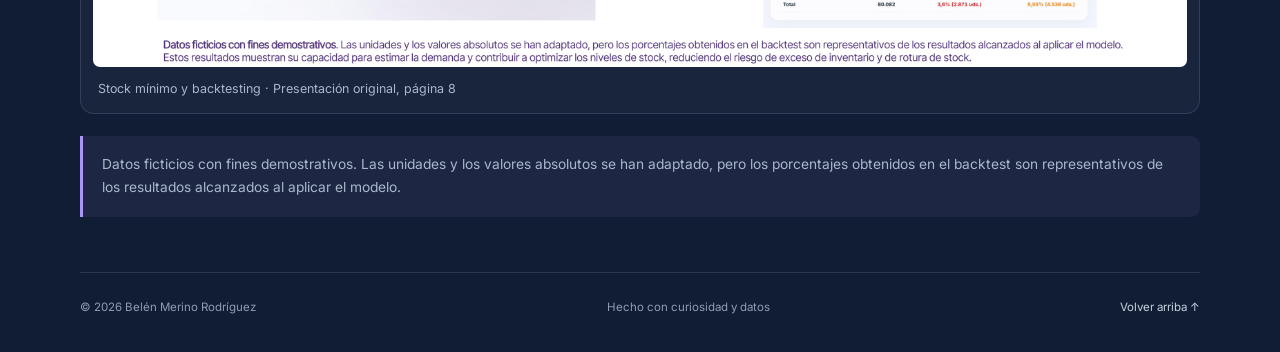
==== commit 914b9287: "Add files via upload" ====
--- a/proyectos/optipharma/index.html
+++ b/proyectos/optipharma/index.html
@@ -27,11 +27,9 @@
     .architecture { margin:28px 0 0; padding:12px; border:1px solid var(--line); border-radius:14px; background:#f3f5fa; }
     .architecture img { width:100%; height:auto; display:block; border-radius:7px; }
     .architecture figcaption { color:#53627c; font-size:.75rem; padding:10px 5px 2px; }
-    .backtest-figures { display:grid; grid-template-columns:1fr; justify-items:center; gap:18px; margin-top:28px; }
-    .backtest-figure { width:100%; max-width:860px; margin:0 auto; padding:10px; border:1px solid var(--line); border-radius:14px; background:rgba(34,49,75,.45); }
-    .backtest-image-link { display:block; border-radius:7px; overflow:hidden; cursor:zoom-in; }
-    .backtest-image-link:focus-visible { outline:2px solid var(--cyan); outline-offset:4px; }
-    .backtest-figure img { display:block; width:100%; max-height:490px; height:auto; object-fit:contain; border-radius:7px; }
+    .backtest-figures { display:grid; grid-template-columns:1fr; gap:22px; margin-top:28px; }
+    .backtest-figure { margin:0; padding:12px; border:1px solid var(--line); border-radius:14px; background:rgba(34,49,75,.45); }
+    .backtest-figure img { display:block; width:100%; height:auto; border-radius:7px; }
     .backtest-figure figcaption { color:var(--muted); font-size:.78rem; padding:11px 5px 2px; }
     .notice { margin-top:22px; padding:17px 19px; border-left:3px solid var(--violet); border-radius:0 9px 9px 0; background:rgba(170,150,244,.08); color:var(--muted); font-size:.86rem; }
     .case-back { display:inline-block; margin-top:28px; }
@@ -116,11 +114,11 @@
         </div>
         <div class="backtest-figures">
           <figure class="backtest-figure">
-            <a class="backtest-image-link" href="backtesting-pagina-7.png" target="_blank" rel="noopener" aria-label="Abrir ampliada la página 7 del backtesting"><img src="backtesting-pagina-7.png" alt="Página original 7 de la presentación Optipharma: resultados de stock mínimo y backtesting"></a>
+            <img src="backtesting-pagina-7.png" alt="Página original 7 de la presentación Optipharma: resultados de stock mínimo y backtesting">
             <figcaption>Stock mínimo y backtesting · Presentación original, página 7</figcaption>
           </figure>
           <figure class="backtest-figure">
-            <a class="backtest-image-link" href="backtesting-pagina-8.png" target="_blank" rel="noopener" aria-label="Abrir ampliada la página 8 del backtesting"><img src="backtesting-pagina-8.png" alt="Página original 8 de la presentación Optipharma: resultados de stock mínimo y backtesting"></a>
+            <img src="backtesting-pagina-8.png" alt="Página original 8 de la presentación Optipharma: resultados de stock mínimo y backtesting">
             <figcaption>Stock mínimo y backtesting · Presentación original, página 8</figcaption>
           </figure>
         </div>
--- a/styles.css
+++ b/styles.css
@@ -110,7 +110,7 @@
 
 /* Optipharma featured project */
 .project-image-link { display:block; min-height:330px; position:relative; overflow:hidden; background:#e9edfa; }
-.project-image-link img { position:absolute; inset:0; width:100%; height:100%; min-height:0; display:block; padding:14px; box-sizing:border-box; object-fit:contain; object-position:center; transition:transform .45s ease; }
+.project-image-link img { width:100%; height:100%; min-height:330px; display:block; object-fit:cover; object-position:center; transition:transform .45s ease; }
 .project-image-link:hover img { transform:scale(1.025); }
 .project-image-label { position:absolute; right:18px; bottom:18px; padding:10px 13px; border:1px solid rgba(255,255,255,.35); border-radius:8px; background:rgba(17,29,52,.88); color:#f3f5fa; font-size:.62rem; letter-spacing:.08em; }
 .project-tags { display:flex; flex-wrap:wrap; gap:8px; margin:20px 0 24px; }
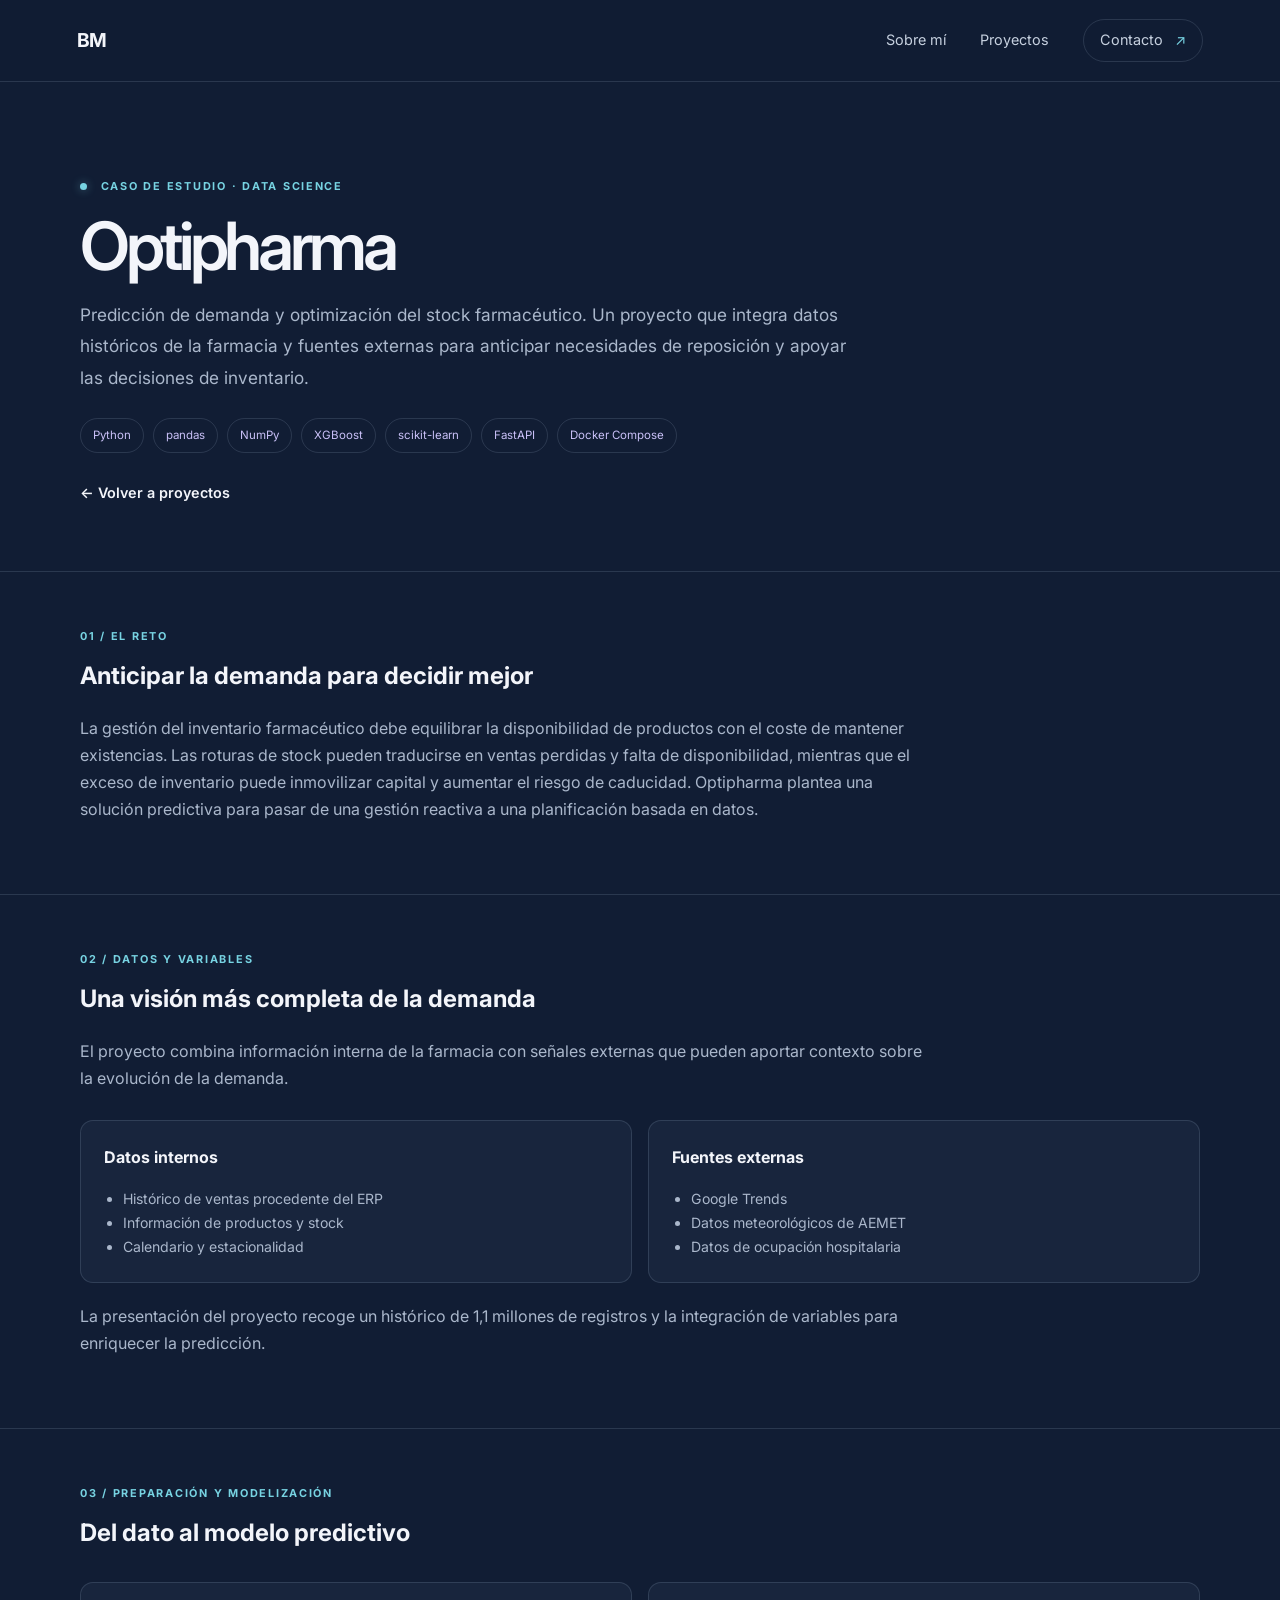
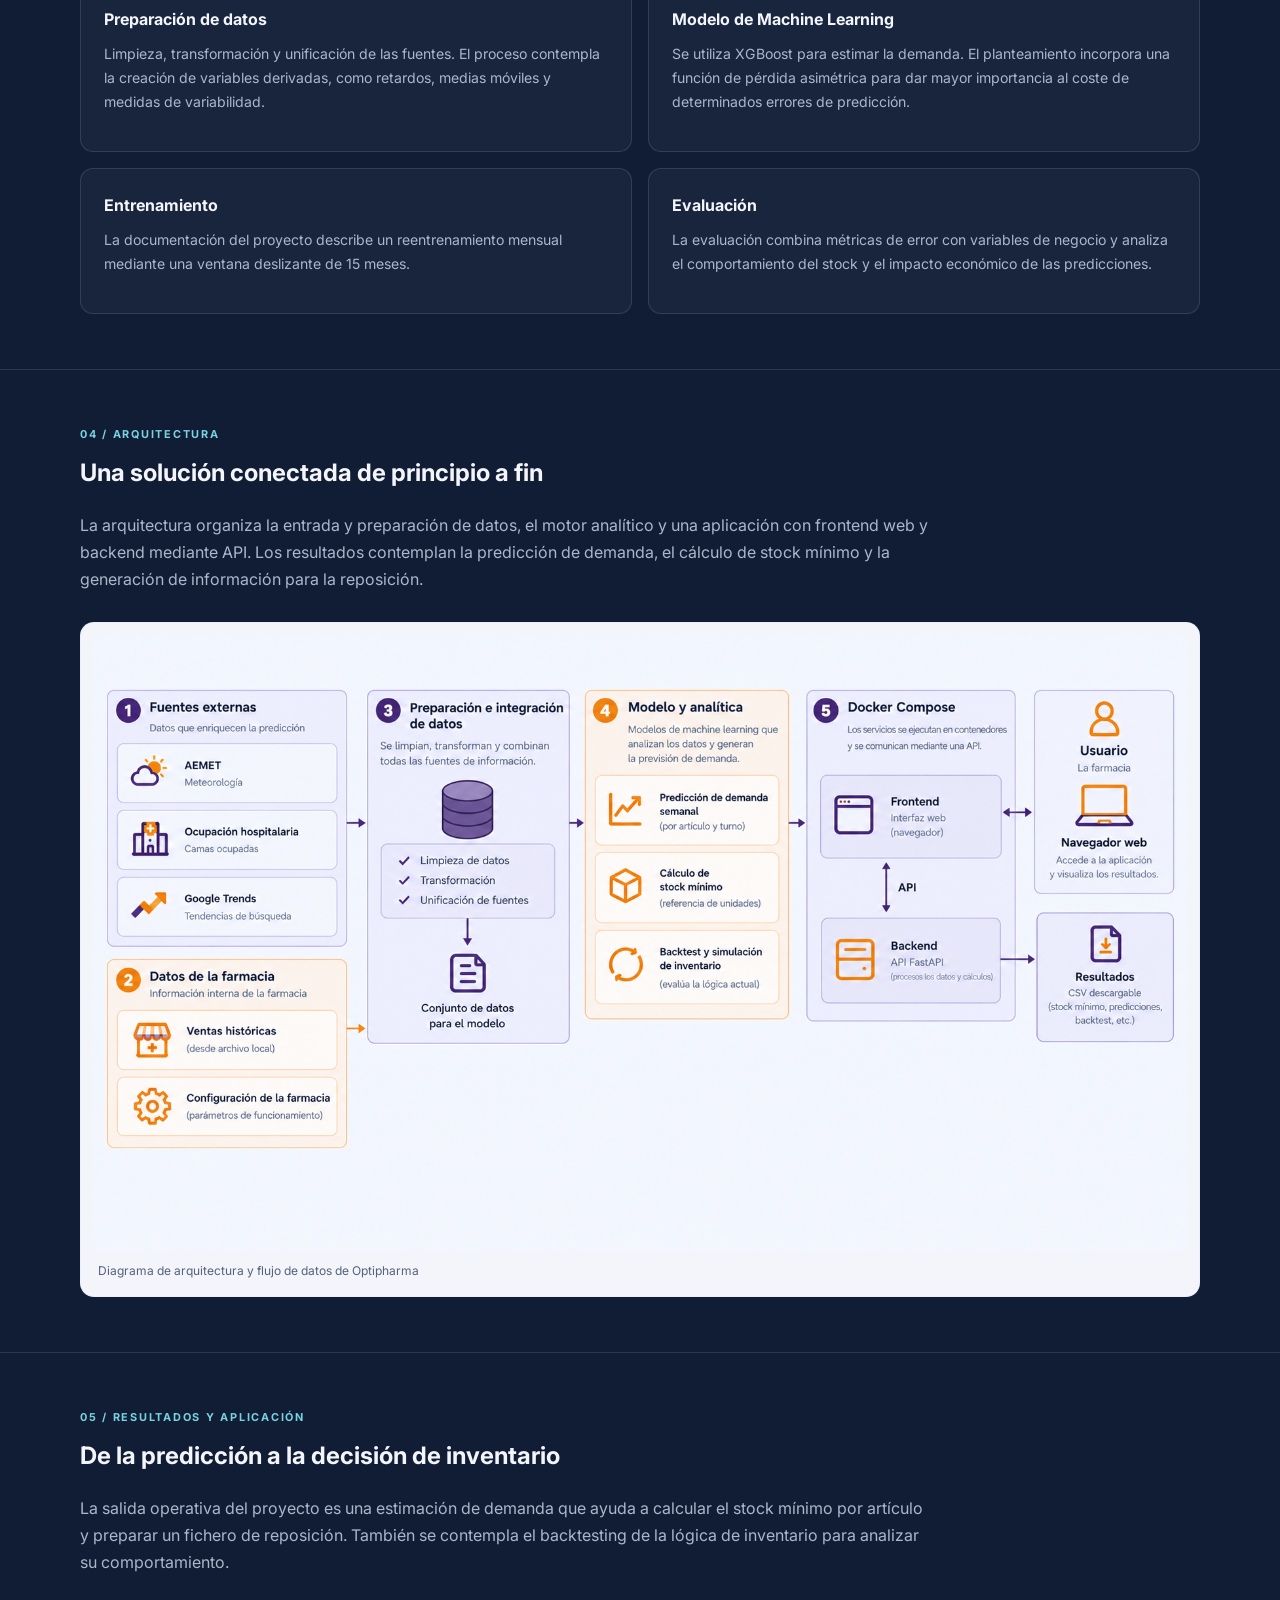
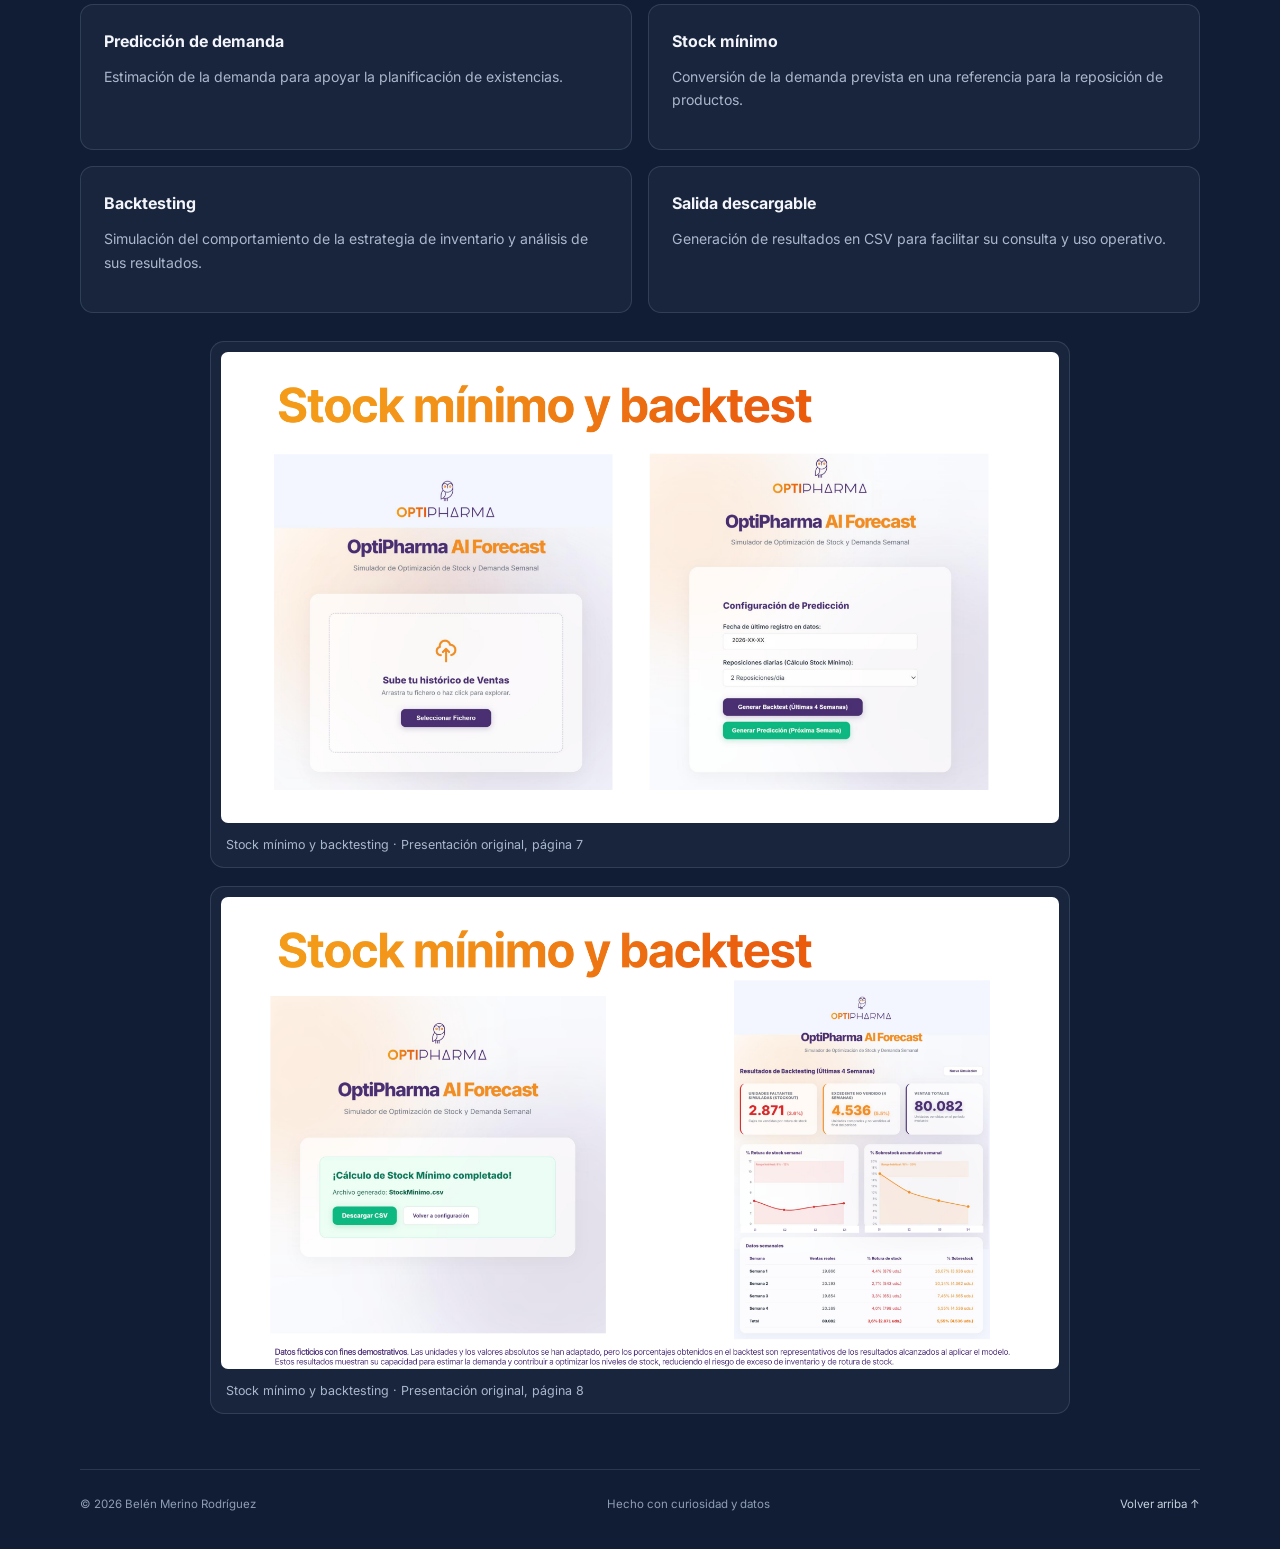
==== commit 9cb6386f: "Add files via upload" ====
--- a/proyectos/optipharma/index.html
+++ b/proyectos/optipharma/index.html
@@ -27,11 +27,16 @@
     .architecture { margin:28px 0 0; padding:12px; border:1px solid var(--line); border-radius:14px; background:#f3f5fa; }
     .architecture img { width:100%; height:auto; display:block; border-radius:7px; }
     .architecture figcaption { color:#53627c; font-size:.75rem; padding:10px 5px 2px; }
-    .backtest-figures { display:grid; grid-template-columns:1fr; gap:22px; margin-top:28px; }
-    .backtest-figure { margin:0; padding:12px; border:1px solid var(--line); border-radius:14px; background:rgba(34,49,75,.45); }
-    .backtest-figure img { display:block; width:100%; height:auto; border-radius:7px; }
+    .backtest-figures { display:grid; grid-template-columns:1fr; justify-items:center; gap:18px; margin-top:28px; }
+    .backtest-figure { width:min(100%,860px); margin:0; padding:10px; border:1px solid var(--line); border-radius:14px; background:rgba(34,49,75,.45); }
+    .lightbox-trigger { display:block; width:100%; padding:0; border:0; background:transparent; cursor:zoom-in; }
+    .backtest-figure img { display:block; width:100%; max-height:490px; height:auto; object-fit:contain; border-radius:7px; }
     .backtest-figure figcaption { color:var(--muted); font-size:.78rem; padding:11px 5px 2px; }
-    .notice { margin-top:22px; padding:17px 19px; border-left:3px solid var(--violet); border-radius:0 9px 9px 0; background:rgba(170,150,244,.08); color:var(--muted); font-size:.86rem; }
+    .image-lightbox { position:fixed; inset:0; z-index:1000; display:none; align-items:center; justify-content:center; padding:5vh 5vw; background:rgba(5,10,20,.88); }
+    .image-lightbox.is-open { display:flex; }
+    .image-lightbox img { display:block; max-width:100%; max-height:90vh; width:auto; height:auto; object-fit:contain; border-radius:8px; box-shadow:0 18px 70px rgba(0,0,0,.45); }
+    .lightbox-close { position:absolute; top:18px; right:22px; width:44px; height:44px; border:1px solid rgba(255,255,255,.35); border-radius:50%; background:rgba(17,29,52,.8); color:#fff; font-size:1.8rem; line-height:1; cursor:pointer; }
+
     .case-back { display:inline-block; margin-top:28px; }
     @media(max-width:700px){ .case-hero{padding:65px 0 45px}.case-grid{grid-template-columns:1fr}.case-section{padding:42px 0} }
   </style>
@@ -114,18 +119,21 @@
         </div>
         <div class="backtest-figures">
           <figure class="backtest-figure">
-            <img src="backtesting-pagina-7.png" alt="Página original 7 de la presentación Optipharma: resultados de stock mínimo y backtesting">
+            <button class="lightbox-trigger" type="button" aria-label="Ampliar imagen de backtesting, página 7"><img src="backtesting-pagina-7.png" alt="Página original 7 de la presentación Optipharma: resultados de stock mínimo y backtesting"></button>
             <figcaption>Stock mínimo y backtesting · Presentación original, página 7</figcaption>
           </figure>
           <figure class="backtest-figure">
-            <img src="backtesting-pagina-8.png" alt="Página original 8 de la presentación Optipharma: resultados de stock mínimo y backtesting">
+            <button class="lightbox-trigger" type="button" aria-label="Ampliar imagen de backtesting, página 8"><img src="backtesting-pagina-8.png" alt="Página original 8 de la presentación Optipharma: resultados de stock mínimo y backtesting"></button>
             <figcaption>Stock mínimo y backtesting · Presentación original, página 8</figcaption>
           </figure>
         </div>
-        <div class="notice">Datos ficticios con fines demostrativos. Las unidades y los valores absolutos se han adaptado, pero los porcentajes obtenidos en el backtest son representativos de los resultados alcanzados al aplicar el modelo.</div>
       </div>
     </section>
   </main>
+  <div class="image-lightbox" id="imageLightbox" role="dialog" aria-modal="true" aria-label="Imagen ampliada" aria-hidden="true">
+    <button class="lightbox-close" type="button" aria-label="Cerrar imagen ampliada">×</button>
+    <img src="" alt="">
+  </div>
   <footer class="footer section-wrap">
     <span>© <span id="year"></span> Belén Merino Rodríguez</span>
     <span>Hecho con curiosidad y datos</span>
--- a/styles.css
+++ b/styles.css
@@ -110,10 +110,10 @@
 
 /* Optipharma featured project */
 .project-image-link { display:block; min-height:330px; position:relative; overflow:hidden; background:#e9edfa; }
-.project-image-link img { width:100%; height:100%; min-height:330px; display:block; object-fit:cover; object-position:center; transition:transform .45s ease; }
+.project-image-link img { position:absolute; inset:0; width:100%; height:100%; min-height:0; display:block; padding:14px; box-sizing:border-box; object-fit:contain; object-position:center; transition:transform .45s ease; }
 .project-image-link:hover img { transform:scale(1.025); }
 .project-image-label { position:absolute; right:18px; bottom:18px; padding:10px 13px; border:1px solid rgba(255,255,255,.35); border-radius:8px; background:rgba(17,29,52,.88); color:#f3f5fa; font-size:.62rem; letter-spacing:.08em; }
 .project-tags { display:flex; flex-wrap:wrap; gap:8px; margin:20px 0 24px; }
 .project-tags span { border:1px solid rgba(170,150,244,.32); border-radius:99px; padding:6px 10px; color:#c9c0f7; font-size:.68rem; }
 .project-info .button { display:inline-flex; }
-@media (max-width:800px) { .project-image-link, .project-image-link img { min-height:260px; } }
+@media (max-width:800px) { .project-image-link { min-height:260px; } .project-image-link img { min-height:0; } }
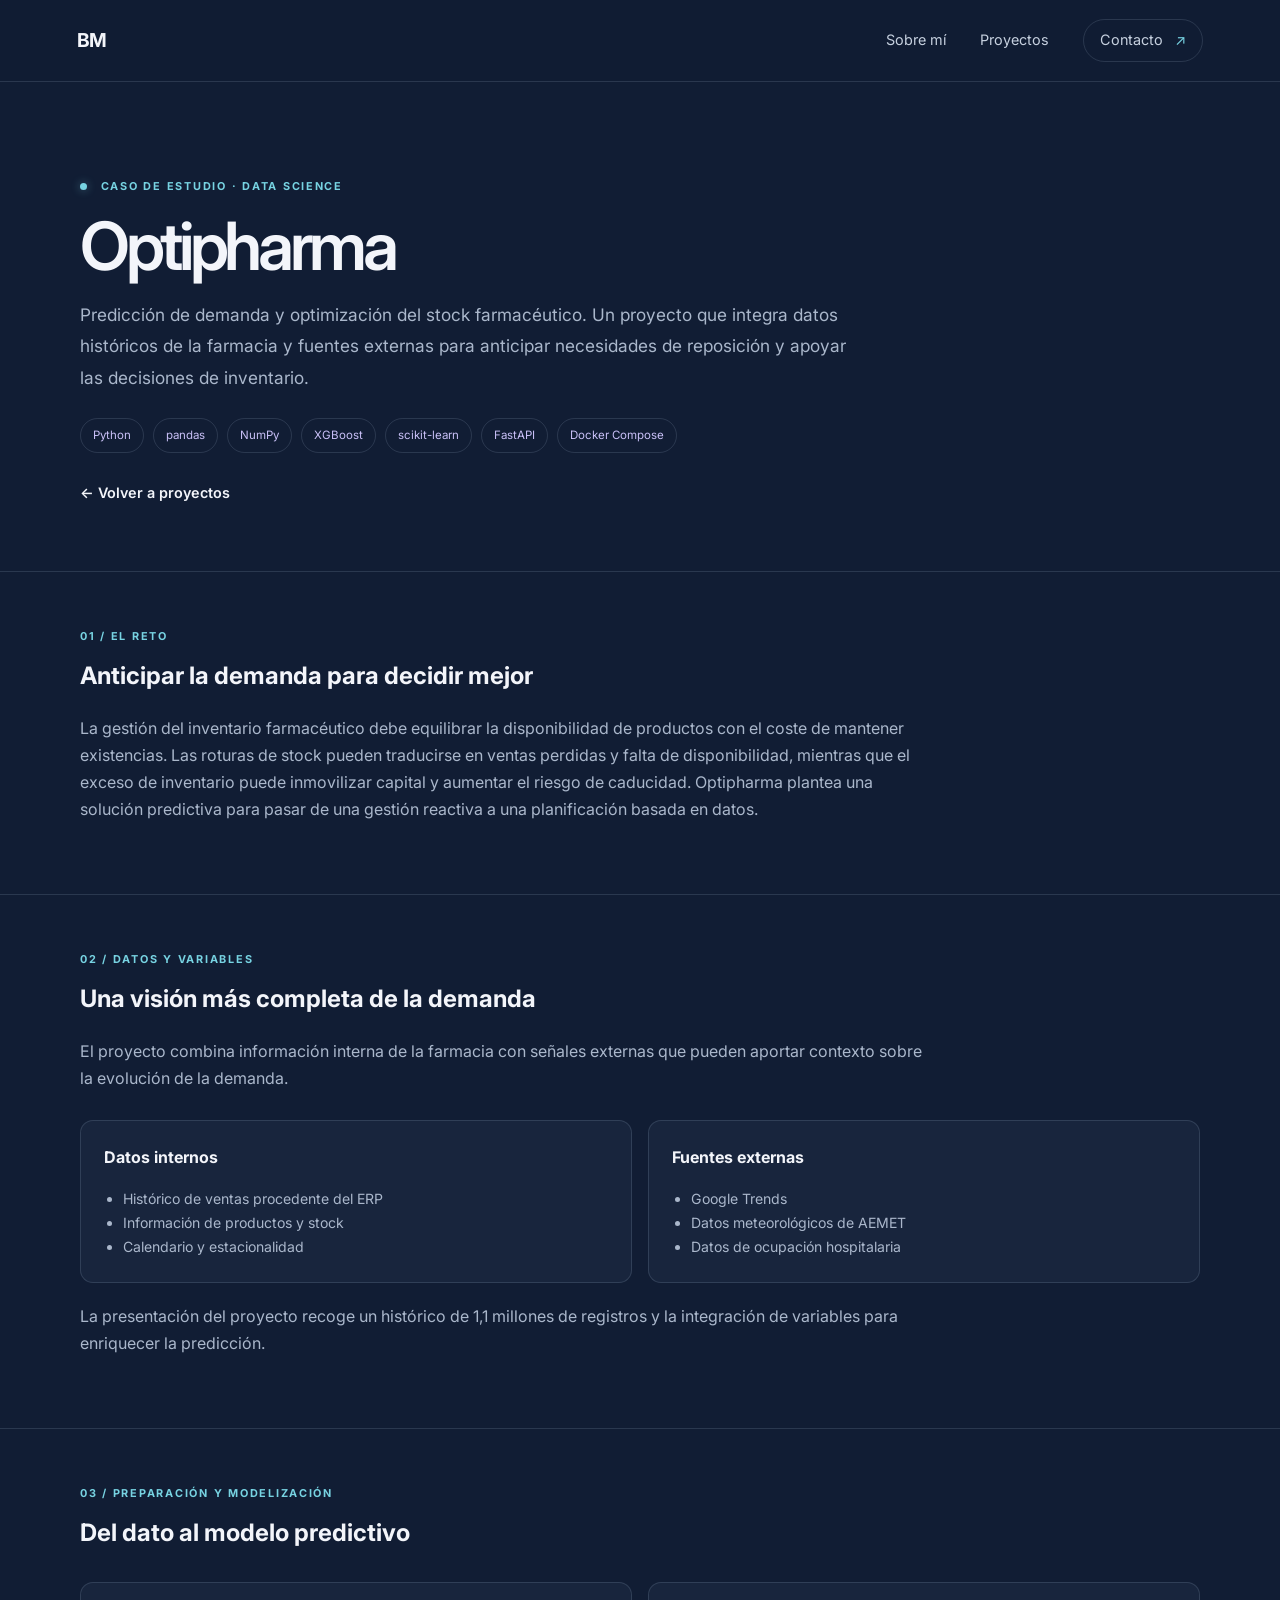
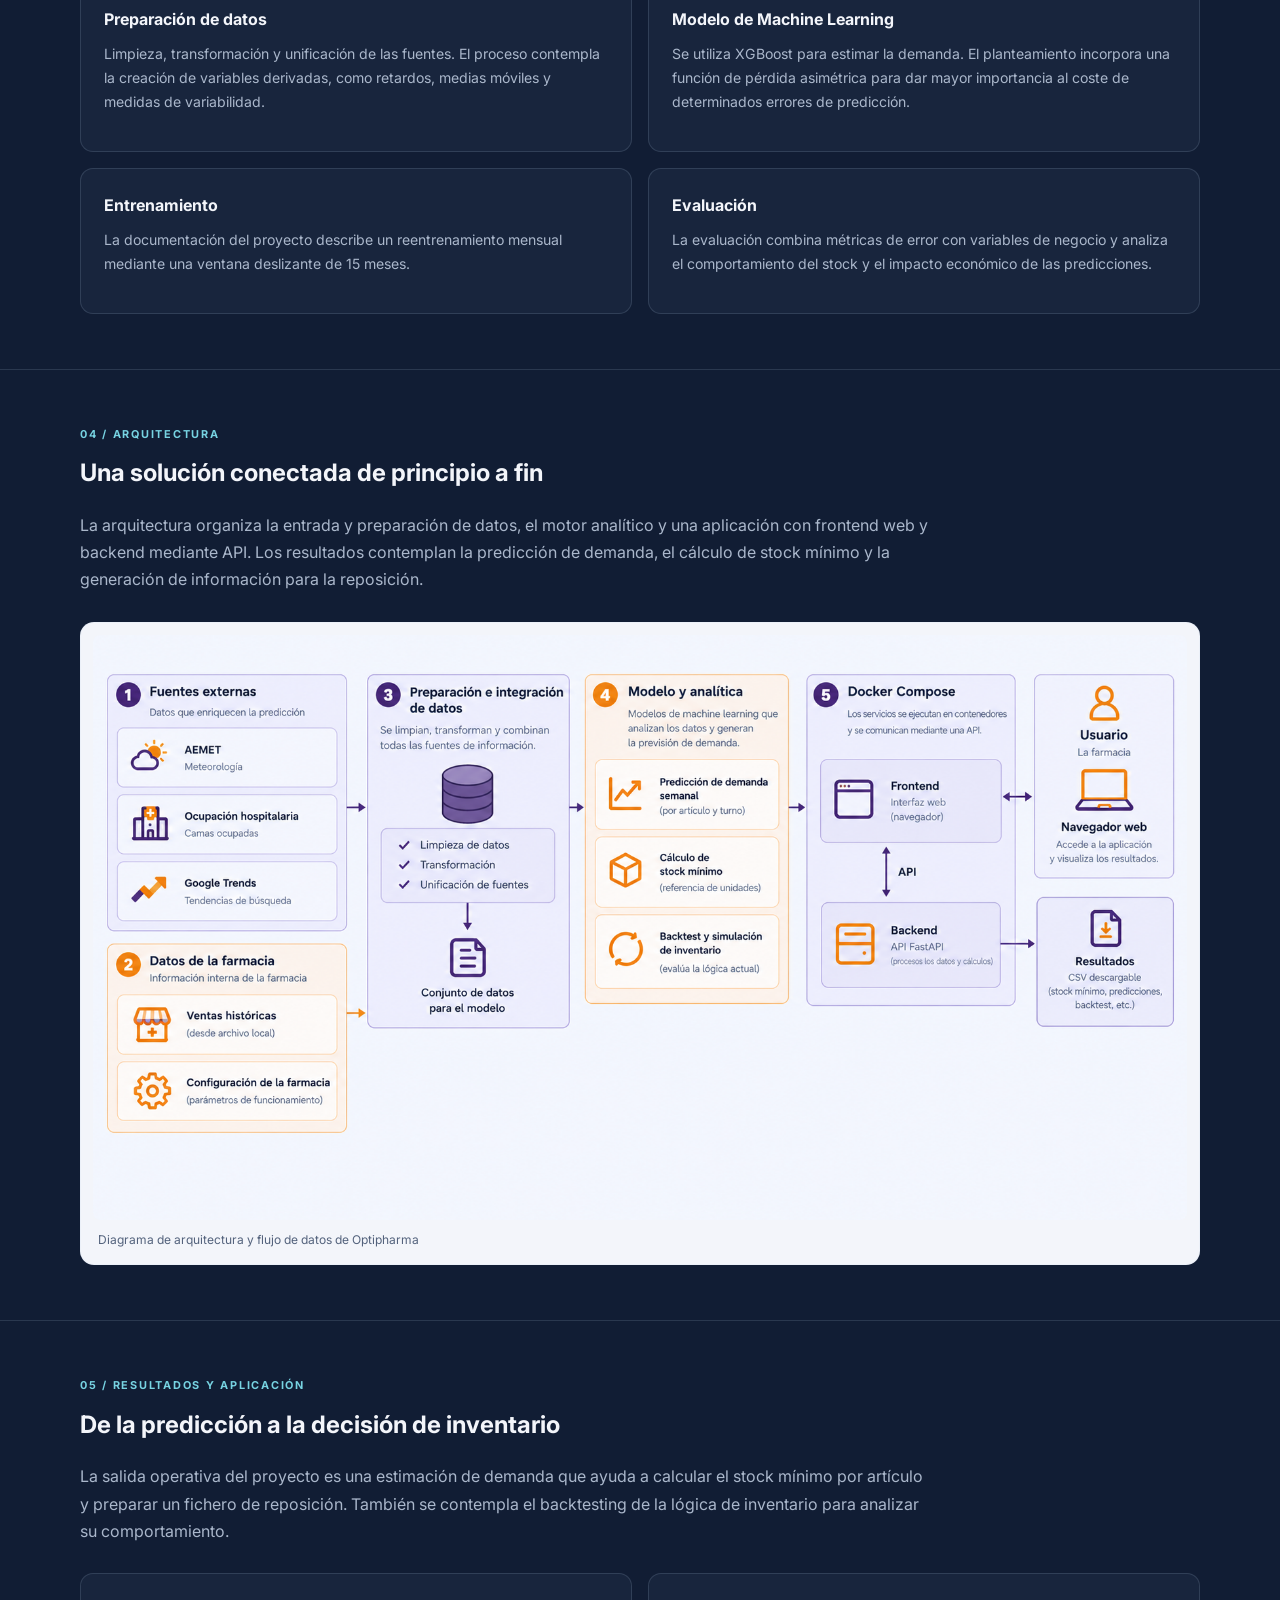
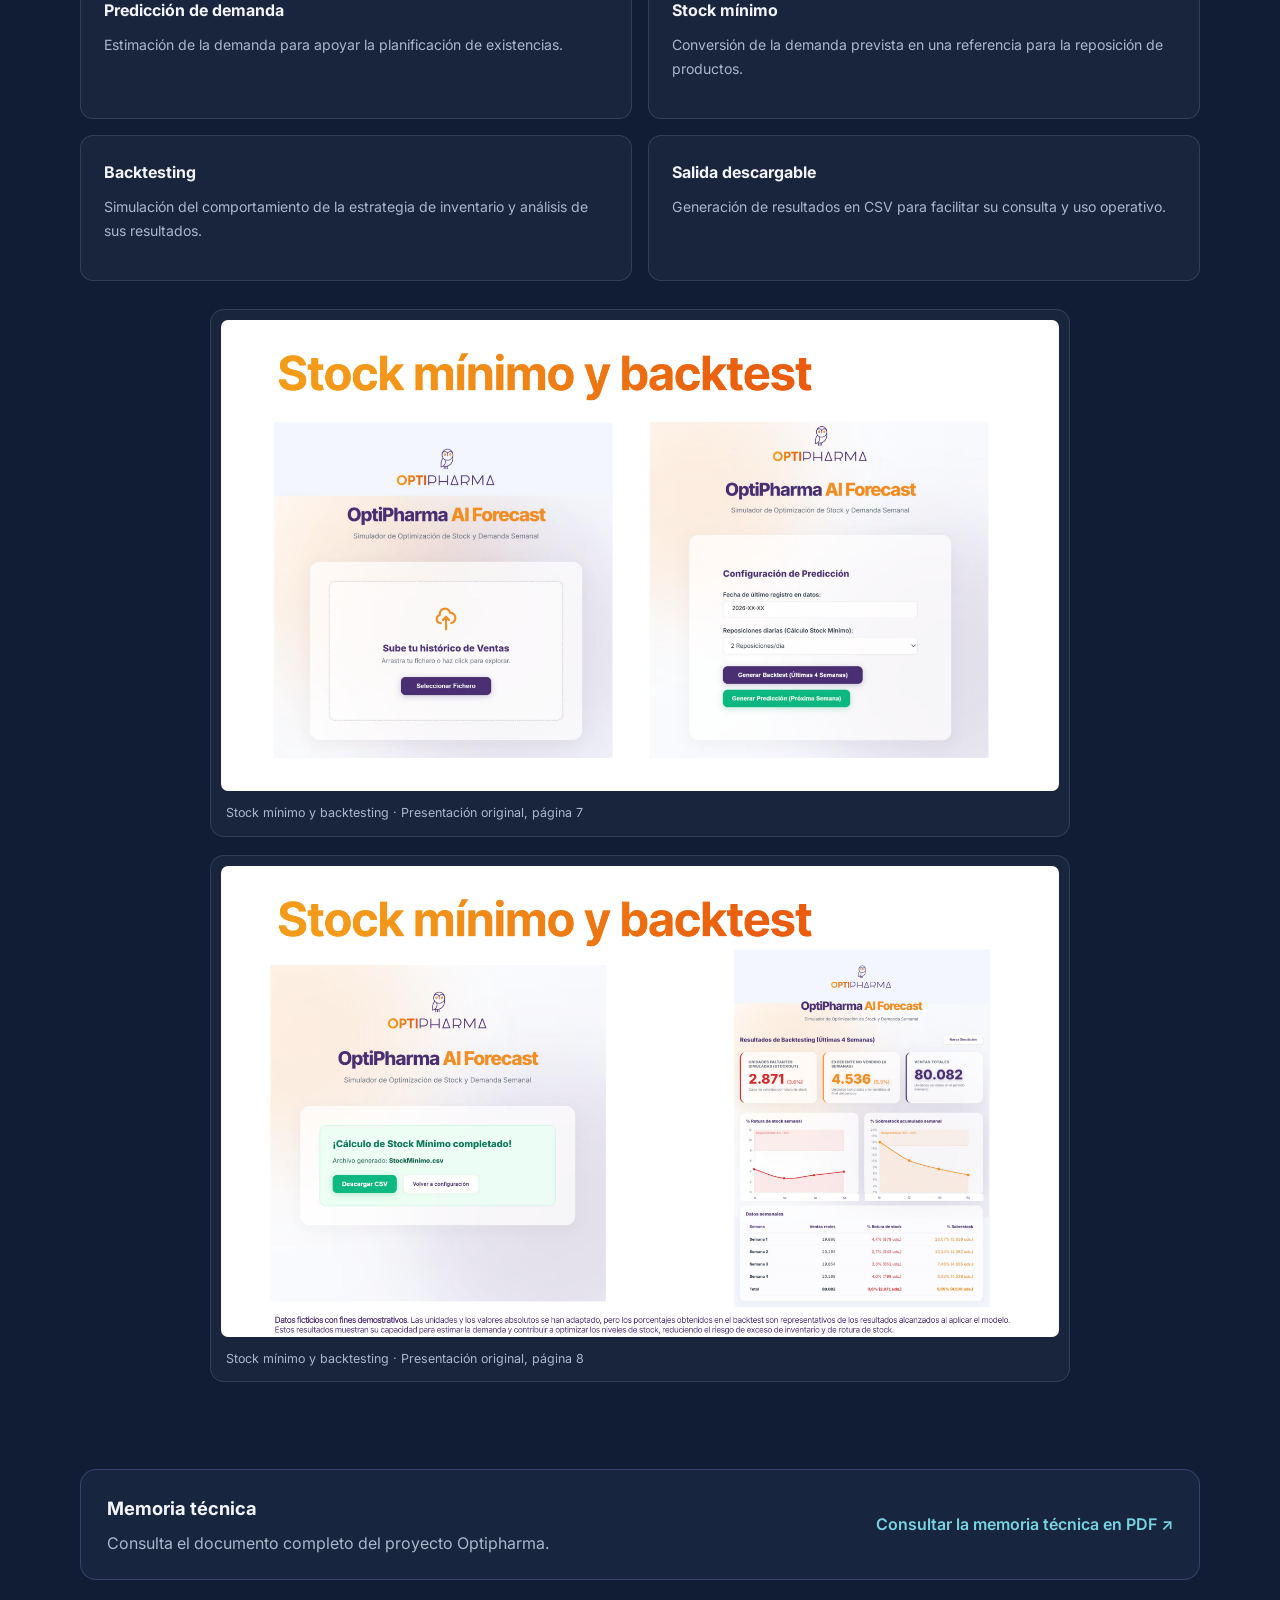
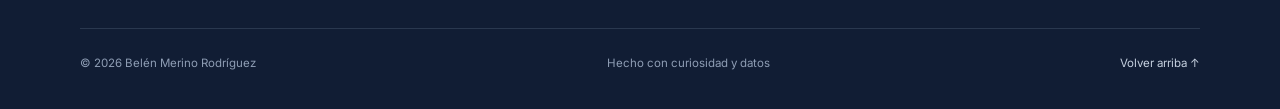
==== commit d0017a4b: "Add files via upload" ====
--- a/proyectos/optipharma/index.html
+++ b/proyectos/optipharma/index.html
@@ -32,14 +32,25 @@
     .lightbox-trigger { display:block; width:100%; padding:0; border:0; background:transparent; cursor:zoom-in; }
     .backtest-figure img { display:block; width:100%; max-height:490px; height:auto; object-fit:contain; border-radius:7px; }
     .backtest-figure figcaption { color:var(--muted); font-size:.78rem; padding:11px 5px 2px; }
-    .image-lightbox { position:fixed; inset:0; z-index:1000; display:none; align-items:center; justify-content:center; padding:5vh 5vw; background:rgba(5,10,20,.88); }
+    .image-lightbox { position:fixed; inset:0; z-index:1000; display:none; align-items:center; justify-content:center; padding:1vh 1vw; background:rgba(5,10,20,.92); }
     .image-lightbox.is-open { display:flex; }
-    .image-lightbox img { display:block; max-width:100%; max-height:90vh; width:auto; height:auto; object-fit:contain; border-radius:8px; box-shadow:0 18px 70px rgba(0,0,0,.45); }
+    .image-lightbox img { display:block; max-width:98vw; max-height:98vh; width:auto; height:auto; object-fit:contain; border-radius:8px; box-shadow:0 18px 70px rgba(0,0,0,.45); }
     .lightbox-close { position:absolute; top:18px; right:22px; width:44px; height:44px; border:1px solid rgba(255,255,255,.35); border-radius:50%; background:rgba(17,29,52,.8); color:#fff; font-size:1.8rem; line-height:1; cursor:pointer; }
 
     .case-back { display:inline-block; margin-top:28px; }
     @media(max-width:700px){ .case-hero{padding:65px 0 45px}.case-grid{grid-template-columns:1fr}.case-section{padding:42px 0} }
-  </style>
+  
+    .project-pdf { margin-top: 2rem; margin-bottom: 3rem; }
+    .project-pdf-content { display:flex; flex-wrap:wrap; align-items:center; justify-content:space-between;
+      gap:1rem 1.5rem; padding:1.4rem 1.6rem; border:1px solid rgba(170,150,244,.24);
+      border-radius:16px; background:rgba(36,54,87,.34); }
+    .project-pdf h2 { margin:0 0 .35rem; font-size:1.15rem; }
+    .project-pdf p { margin:0; color:var(--muted, #AAB7CB); }
+    .project-pdf a { color:var(--cyan, #77D3E2); text-decoration:none; font-weight:600; }
+    .project-pdf a:hover { text-decoration:underline; }
+    @media (max-width:700px) { .project-pdf-content { padding:1.15rem; } }
+
+    </style>
 </head>
 <body>
   <header class="site-header">
@@ -129,6 +140,19 @@
         </div>
       </div>
     </section>
+  
+    <section class="project-pdf section-wrap" aria-label="Memoria técnica">
+      <div class="project-pdf-content">
+        <div>
+          <h2>Memoria técnica</h2>
+          <p>Consulta el documento completo del proyecto Optipharma.</p>
+        </div>
+        <a href="memoria-tecnica-optipharma.pdf" target="_blank" rel="noopener">
+          Consultar la memoria técnica en PDF ↗
+        </a>
+      </div>
+    </section>
+
   </main>
   <div class="image-lightbox" id="imageLightbox" role="dialog" aria-modal="true" aria-label="Imagen ampliada" aria-hidden="true">
     <button class="lightbox-close" type="button" aria-label="Cerrar imagen ampliada">×</button>
